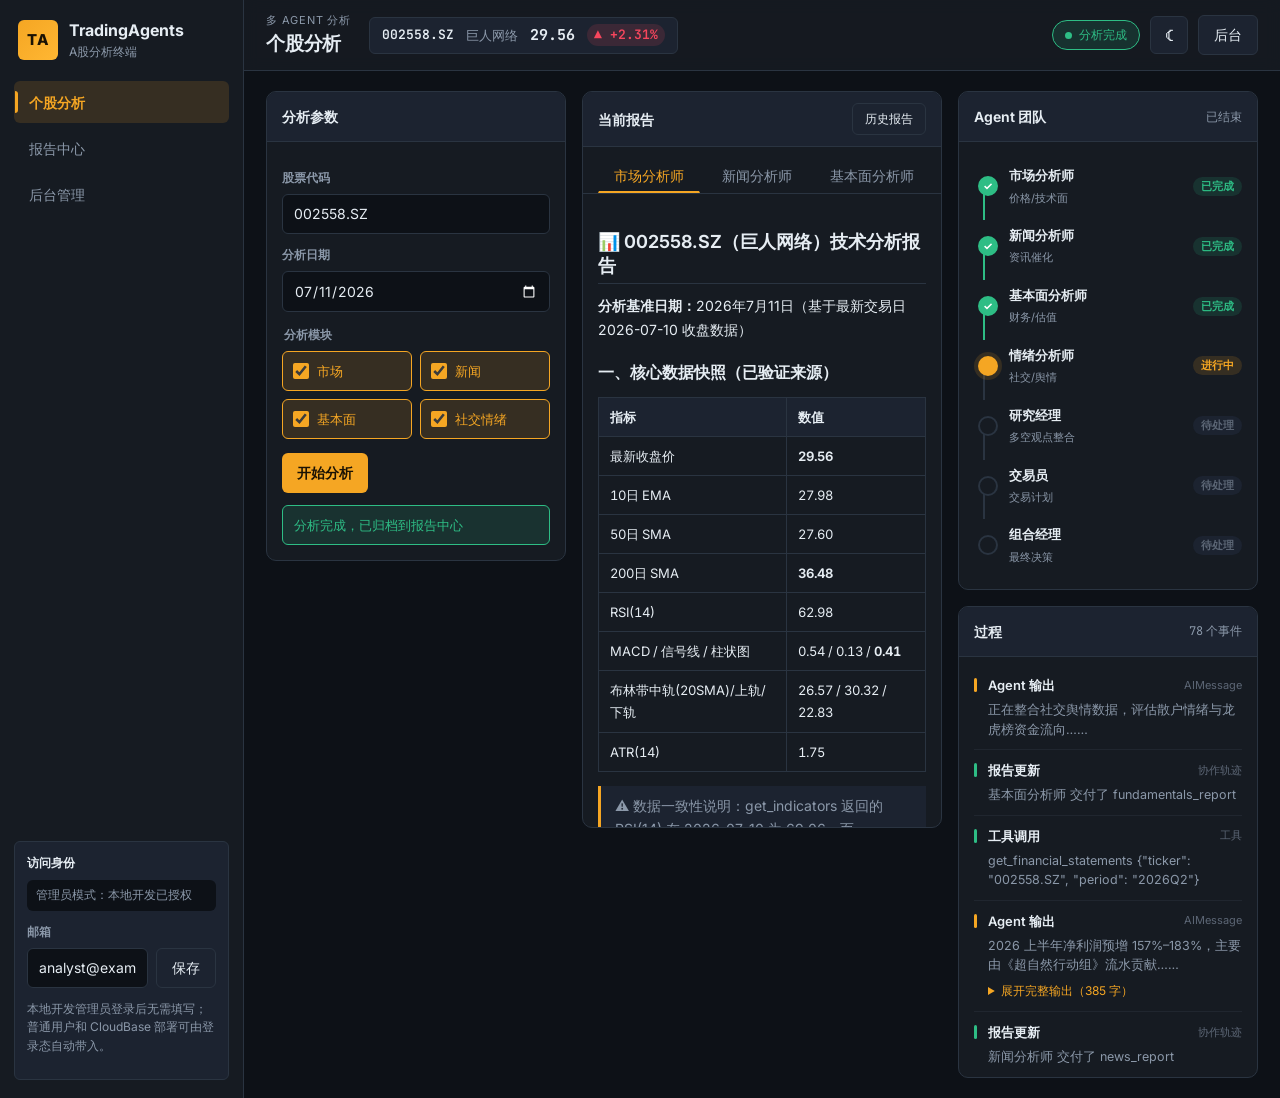
==== docs/frontend-demo.html @ f0f1832b "Add UI Demo" ====
<!doctype html>
<html lang="zh-CN" data-theme="dark">
<head>
  <meta charset="utf-8">
  <meta name="viewport" content="width=device-width, initial-scale=1">
  <title>TradingAgents 工作台 · 静态设计 Demo</title>
  <link rel="preconnect" href="https://fonts.googleapis.com">
  <link rel="preconnect" href="https://fonts.gstatic.com" crossorigin>
  <link rel="stylesheet" href="https://fonts.googleapis.com/css2?family=Inter:wght@400;500;600;700&family=JetBrains+Mono:wght@400;500;600;700&display=swap">
  <!--
  ============================================================================
  TradingAgents 前端静态设计 Demo（自包含，无需后端）
  ----------------------------------------------------------------------------
  用途：把生产版三视图用示例数据静态还原，供设计迭代。改这一个文件即可。
  样式与生产版 workbench.css 同源（此处内联）。示例数据为假数据。

  三个视图的逻辑与布局摘要：

  1) 个股分析 view-analysis —— 三栏终端布局（宽屏 ≥1200px）
     · 左栏 form-panel：股票代码(自动补全) / 日期 / 分析模块勾选 / 开始分析 / 状态
     · 中栏 report-current-panel：当前报告主舞台，report-tabs 按 7 个 agent 切换，
       final_trade_decision 顶部显示 Buy/Sell/Hold 决策徽章
     · 右栏 analysis-side：Agent 流水线(pipe-node 三态:pending/active/done + 连接线)
       + 过程时间线(event-item 三类:active/done/error，长文本 details 折叠)
     交互：点开始分析 → 轮询运行状态 → 流水线/时间线/报告实时更新。

  2) 报告中心 view-reports —— 两栏
     · 左栏 history-panel：搜索框 + 决策筛选 chip(全部/买入/卖出/持有) + 卡片式历史列表
       (纯前端过滤已加载列表；卡片含决策徽章、日期、归档时间；hover 显删除)
     · 右栏 report-detail-panel：report-summary-head(标题+模块+决策徽章) + Tab 报告正文

  3) 后台管理 view-admin —— 两栏（需管理员登录）
     · 顶部 admin-session-bar：登录态 + 退出
     · 左栏 admin-forms：模型配置(供应商预设→Base URL 自动填充；datalist 输入模型；
       获取模型列表按钮) + 白名单表单
     · 右栏 admin-table-panel：模型表(默认徽章/Key 掩码/供应商标签) +
       白名单表(状态色点徽章/每日次数等宽数字)

  设计基调：深色 OLED 金融终端；品牌色=琥珀橙(避开红绿涨跌语义)；
  红涨绿跌(A股惯例)；数字统一 JetBrains Mono 等宽；[data-theme=light] 可切浅色。
  ============================================================================
  -->
  <style>
:root,
[data-theme="dark"] {
  color-scheme: dark;
  --bg: #0d1117;
  --surface: #161b22;
  --surface-2: #1c2330;
  --line: #2a3441;
  --line-soft: #20262f;
  --text: #e6edf3;
  --muted: #8b98a9;
  --faint: #5c6675;

  --accent: #f5a623;
  --accent-strong: #ffb733;
  --accent-soft: rgba(245, 166, 35, .14);
  --on-accent: #1a1204;

  --up: #f6465d;
  --up-soft: rgba(246, 70, 93, .14);
  --down: #2ebd85;
  --down-soft: rgba(46, 189, 133, .14);
  --neutral: #8b98a9;
  --neutral-soft: rgba(139, 152, 169, .14);

  --warning: #f0a020;
  --warning-soft: rgba(240, 160, 32, .14);
  --danger: #f6465d;
  --danger-soft: rgba(246, 70, 93, .14);

  --radius: 6px;
  --radius-lg: 10px;
  --shadow: 0 8px 24px rgba(0, 0, 0, .35);
  --shadow-pop: 0 16px 48px rgba(0, 0, 0, .5);

  --sans: "Inter", -apple-system, BlinkMacSystemFont, "Segoe UI", "PingFang SC", "Microsoft YaHei", sans-serif;
  --mono: "JetBrains Mono", ui-monospace, SFMono-Regular, Menlo, Consolas, monospace;
}

[data-theme="light"] {
  color-scheme: light;
  --bg: #f5f7fa;
  --surface: #ffffff;
  --surface-2: #f0f3f7;
  --line: #dde3eb;
  --line-soft: #edf1f5;
  --text: #1a2029;
  --muted: #5c6b7e;
  --faint: #8b97a7;

  --accent: #b87400;
  --accent-strong: #9a6000;
  --accent-soft: rgba(184, 116, 0, .10);
  --on-accent: #ffffff;

  --up: #e0384e;
  --up-soft: rgba(224, 56, 78, .10);
  --down: #1a9e6c;
  --down-soft: rgba(26, 158, 108, .10);
  --neutral: #5c6b7e;
  --neutral-soft: rgba(92, 107, 126, .12);

  --warning: #9a5b00;
  --warning-soft: rgba(154, 91, 0, .12);
  --danger: #c62a1c;
  --danger-soft: rgba(198, 42, 28, .10);

  --shadow: 0 8px 24px rgba(26, 32, 41, .08);
  --shadow-pop: 0 16px 48px rgba(26, 32, 41, .16);
}

* { box-sizing: border-box; }
html { -webkit-text-size-adjust: 100%; }

body {
  margin: 0;
  min-height: 100dvh;
  background: var(--bg);
  color: var(--text);
  font: 14px/1.55 var(--sans);
  -webkit-font-smoothing: antialiased;
  text-rendering: optimizeLegibility;
}

.mono, .num, .price, .change, .event-count, .data-table td.num, .metric-value {
  font-family: var(--mono);
  font-variant-numeric: tabular-nums;
}

button, input, select, textarea { font: inherit; color: inherit; }

button {
  min-height: 40px;
  border: 0;
  border-radius: var(--radius);
  padding: 0 15px;
  background: var(--accent);
  color: var(--on-accent);
  font-weight: 650;
  cursor: pointer;
  transition: background .18s ease, border-color .18s ease, opacity .18s ease, transform .12s ease;
}
button:hover { background: var(--accent-strong); }
button:active { transform: translateY(1px); }
button:disabled { opacity: .5; cursor: not-allowed; transform: none; }

:focus-visible { outline: 2px solid var(--accent); outline-offset: 2px; }

.secondary-button, .icon-button {
  border: 1px solid var(--line);
  background: var(--surface-2);
  color: var(--text);
  font-weight: 550;
}
.secondary-button:hover, .icon-button:hover {
  background: var(--surface);
  border-color: var(--accent);
  color: var(--accent);
}

.compact-button { width: auto; min-height: 32px; padding: 0 12px; font-size: 12px; }

.icon-button {
  display: inline-grid;
  place-items: center;
  width: 38px;
  min-height: 38px;
  padding: 0;
  font-size: 18px;
  line-height: 1;
}

.app-shell { display: grid; grid-template-columns: 244px minmax(0, 1fr); min-height: 100dvh; }

.sidebar {
  display: flex;
  flex-direction: column;
  gap: 20px;
  padding: 18px 14px;
  border-right: 1px solid var(--line);
  background: var(--surface);
}

.brand { display: flex; align-items: center; gap: 11px; padding: 0 4px; }
.brand-mark {
  display: grid;
  place-items: center;
  width: 40px;
  height: 40px;
  border-radius: var(--radius);
  background: linear-gradient(135deg, var(--accent), var(--accent-strong));
  color: var(--on-accent);
  font-weight: 800;
  font-size: 15px;
  letter-spacing: .5px;
}
.brand h1, .brand p, .topbar h2, .topbar p, .panel-header h3, .panel-header p { margin: 0; }
.brand h1 { font-size: 16px; font-weight: 700; }
.brand p, .eyebrow, .panel-header p, .helper-text, .muted { color: var(--muted); font-size: 12px; }

.nav-list { display: grid; gap: 4px; }
.nav-item {
  position: relative;
  justify-content: flex-start;
  width: 100%;
  min-height: 42px;
  border: 1px solid transparent;
  background: transparent;
  color: var(--muted);
  font-weight: 550;
  text-align: left;
  padding-left: 14px;
  cursor: pointer;
}
.nav-item:hover { background: var(--surface-2); color: var(--text); }
.nav-item.active { background: var(--accent-soft); color: var(--accent); font-weight: 650; }
.nav-item.active::before {
  content: "";
  position: absolute;
  left: 0; top: 9px; bottom: 9px;
  width: 3px;
  border-radius: 0 3px 3px 0;
  background: var(--accent);
}

.identity-card {
  margin-top: auto;
  padding: 12px;
  border: 1px solid var(--line);
  border-radius: var(--radius);
  background: var(--surface-2);
}
.identity-card h2 { margin: 0 0 8px; font-size: 12px; font-weight: 650; }
.identity-summary {
  min-height: 30px;
  padding: 6px 9px;
  border-radius: var(--radius);
  background: var(--bg);
  color: var(--muted);
  font-size: 12px;
  overflow-wrap: anywhere;
}

label, legend {
  display: block;
  margin: 12px 0 6px;
  color: var(--muted);
  font-size: 12px;
  font-weight: 600;
}
fieldset { margin: 14px 0; padding: 0; border: 0; }

input:not([type="checkbox"]), select, textarea {
  width: 100%;
  min-height: 40px;
  border: 1px solid var(--line);
  border-radius: var(--radius);
  padding: 8px 11px;
  background: var(--bg);
  color: var(--text);
  transition: border-color .16s ease, box-shadow .16s ease;
}
input:not([type="checkbox"]):focus, select:focus, textarea:focus {
  border-color: var(--accent);
  box-shadow: 0 0 0 3px var(--accent-soft);
  outline: none;
}
input::placeholder { color: var(--faint); }
textarea { min-height: 68px; resize: vertical; }

.inline-form { display: grid; grid-template-columns: minmax(0, 1fr) auto; gap: 8px; }

.main-shell { min-width: 0; display: flex; flex-direction: column; }

.topbar {
  min-height: 62px;
  display: flex;
  align-items: center;
  gap: 18px;
  padding: 12px 22px;
  border-bottom: 1px solid var(--line);
  background: color-mix(in srgb, var(--surface) 92%, transparent);
  backdrop-filter: blur(8px);
  position: sticky;
  top: 0;
  z-index: 8;
}
.topbar-titles { min-width: 0; }
.topbar h2 { font-size: 19px; font-weight: 700; letter-spacing: -.2px; }
.topbar .eyebrow { text-transform: uppercase; letter-spacing: .8px; font-size: 11px; }
.topbar-spacer { flex: 1; }
.topbar-actions { display: flex; align-items: center; gap: 10px; }

.ticker-bar {
  display: none;
  align-items: center;
  gap: 12px;
  padding: 6px 12px;
  border: 1px solid var(--line);
  border-radius: var(--radius);
  background: var(--surface-2);
}
.ticker-bar.show { display: inline-flex; }
.ticker-bar .tk-code { font-family: var(--mono); font-weight: 600; font-size: 13px; }
.ticker-bar .tk-name { color: var(--muted); font-size: 13px; }
.ticker-bar .tk-price { font-family: var(--mono); font-variant-numeric: tabular-nums; font-weight: 700; font-size: 15px; }
.ticker-bar .tk-change {
  font-family: var(--mono);
  font-variant-numeric: tabular-nums;
  font-weight: 600;
  font-size: 13px;
  padding: 1px 7px;
  border-radius: 999px;
}
.tk-change.up { color: var(--up); background: var(--up-soft); }
.tk-change.down { color: var(--down); background: var(--down-soft); }
.tk-change.flat { color: var(--neutral); background: var(--neutral-soft); }

.state-pill {
  display: inline-flex;
  align-items: center;
  gap: 7px;
  min-height: 30px;
  border: 1px solid var(--line);
  border-radius: 999px;
  padding: 0 12px;
  background: var(--surface-2);
  color: var(--muted);
  font-size: 12px;
  font-weight: 550;
  white-space: nowrap;
}
.state-pill::before { content: ""; width: 7px; height: 7px; border-radius: 50%; background: var(--faint); }
.state-pill.running { border-color: var(--accent); background: var(--accent-soft); color: var(--accent); }
.state-pill.running::before { background: var(--accent); animation: pulse 1.4s ease-in-out infinite; }
.state-pill.done { border-color: var(--down); background: var(--down-soft); color: var(--down); }
.state-pill.done::before { background: var(--down); }
.state-pill.failed { border-color: var(--danger); background: var(--danger-soft); color: var(--danger); }
.state-pill.failed::before { background: var(--danger); }

@keyframes pulse { 0%, 100% { opacity: 1; transform: scale(1); } 50% { opacity: .4; transform: scale(.7); } }

.workspace { padding: 20px 22px; flex: 1; }
.view { display: none; }
.view.active { display: block; animation: fade-in .22s ease; }
@keyframes fade-in { from { opacity: 0; transform: translateY(4px); } to { opacity: 1; transform: none; } }

.workspace-grid { display: grid; gap: 16px; }
.analysis-grid { grid-template-columns: 300px minmax(0, 1fr) 300px; align-items: start; }
.admin-grid { grid-template-columns: minmax(280px, 360px) minmax(0, 1fr); align-items: start; }
.form-panel { position: sticky; top: 82px; }
.analysis-side { display: grid; gap: 16px; }
.run-panel, .timeline-panel, .report-current-panel, .report-detail-panel, .admin-table-panel { min-width: 0; }

.panel {
  border: 1px solid var(--line);
  border-radius: var(--radius-lg);
  background: var(--surface);
  overflow: hidden;
}
.panel-header {
  min-height: 50px;
  display: flex;
  align-items: center;
  justify-content: space-between;
  gap: 12px;
  padding: 11px 15px;
  border-bottom: 1px solid var(--line);
  background: var(--surface-2);
}
.panel-header h3 { font-size: 14px; font-weight: 650; }
.panel-body { padding: 15px; }

.module-fieldset { display: grid; grid-template-columns: repeat(2, minmax(0, 1fr)); gap: 8px; }
.module-fieldset legend { grid-column: 1 / -1; }
.check-option {
  display: flex;
  align-items: center;
  gap: 8px;
  min-height: 40px;
  padding: 8px 10px;
  border: 1px solid var(--line);
  border-radius: var(--radius);
  background: var(--bg);
  color: var(--text);
  font-size: 13px;
  font-weight: 550;
  cursor: pointer;
  transition: border-color .16s ease, background .16s ease;
  margin: 0;
}
.check-option:hover { border-color: var(--accent); }
.check-option:has(input:checked) { border-color: var(--accent); background: var(--accent-soft); color: var(--accent); }
.check-option input { width: 16px; height: 16px; margin: 0; accent-color: var(--accent); }

.status-box, .form-status, .notice {
  min-height: 34px;
  margin-top: 12px;
  padding: 9px 11px;
  border-radius: var(--radius);
  background: var(--surface-2);
  border: 1px solid var(--line);
  color: var(--muted);
  font-size: 13px;
}
.status-box.ok, .notice.success { background: var(--down-soft); border-color: var(--down); color: var(--down); }
.status-box.err, .form-status { background: var(--danger-soft); border-color: var(--danger); color: var(--danger); }
.form-status { min-height: 0; margin-top: 6px; }
.notice.warning { background: var(--warning-soft); border-color: var(--warning); color: var(--warning); }

.pipeline { display: grid; gap: 0; padding: 14px 15px; }
.pipe-node { position: relative; display: flex; align-items: center; gap: 11px; padding: 9px 0 9px 4px; }
.pipe-node:not(:last-child)::after {
  content: "";
  position: absolute;
  left: 9px; top: 30px; bottom: -4px;
  width: 2px;
  background: var(--line);
}
.pipe-node.done:not(:last-child)::after { background: var(--down); }
.pipe-dot {
  position: relative;
  z-index: 1;
  flex: none;
  width: 20px;
  height: 20px;
  border-radius: 50%;
  border: 2px solid var(--line);
  background: var(--surface);
}
.pipe-node.active .pipe-dot {
  border-color: var(--accent);
  background: var(--accent);
  box-shadow: 0 0 0 4px var(--accent-soft);
  animation: pulse-ring 1.4s ease-in-out infinite;
}
.pipe-node.done .pipe-dot { border-color: var(--down); background: var(--down); }
.pipe-node.done .pipe-dot::after {
  content: "✓";
  position: absolute;
  inset: 0;
  display: grid;
  place-items: center;
  color: #fff;
  font-size: 11px;
  font-weight: 700;
}
@keyframes pulse-ring { 0%, 100% { box-shadow: 0 0 0 3px var(--accent-soft); } 50% { box-shadow: 0 0 0 7px var(--accent-soft); } }
.pipe-info { min-width: 0; flex: 1; }
.pipe-info strong { display: block; font-size: 13px; font-weight: 600; }
.pipe-info span { font-size: 11px; color: var(--muted); }
.pipe-status { font-size: 11px; font-weight: 600; padding: 1px 8px; border-radius: 999px; white-space: nowrap; }
.pipe-node.pending .pipe-status { color: var(--faint); background: var(--surface-2); }
.pipe-node.active .pipe-status { color: var(--accent); background: var(--accent-soft); }
.pipe-node.done .pipe-status { color: var(--down); background: var(--down-soft); }

.decision-badge {
  display: inline-flex;
  align-items: center;
  gap: 6px;
  padding: 4px 12px;
  border-radius: 999px;
  font-weight: 700;
  font-size: 13px;
  letter-spacing: .3px;
}
.decision-badge.buy { color: var(--up); background: var(--up-soft); }
.decision-badge.sell { color: var(--down); background: var(--down-soft); }
.decision-badge.hold { color: var(--neutral); background: var(--neutral-soft); }
.decision-badge::before { font-size: 11px; }
.decision-badge.buy::before { content: "▲"; }
.decision-badge.sell::before { content: "▼"; }
.decision-badge.hold::before { content: "＝"; }

.timeline { max-height: 420px; overflow: auto; padding: 8px 15px 14px; }
.event-item { position: relative; padding: 10px 0 10px 14px; border-bottom: 1px solid var(--line-soft); }
.event-item:last-child { border-bottom: 0; }
.event-item::before {
  content: "";
  position: absolute;
  left: 0; top: 13px;
  width: 3px; height: 14px;
  border-radius: 3px;
  background: var(--faint);
}
.event-item.active::before { background: var(--accent); }
.event-item.done::before { background: var(--down); }
.event-item.error::before { background: var(--danger); }
.event-title { display: flex; align-items: center; justify-content: space-between; gap: 10px; }
.event-title strong { font-size: 13px; font-weight: 600; }
.event-title span { color: var(--faint); font-size: 11px; }
.event-item p { margin: 5px 0 0; color: var(--muted); font-size: 12.5px; overflow-wrap: anywhere; }
.event-item details { margin-top: 8px; }
.event-item summary { cursor: pointer; color: var(--accent); font-size: 12px; }
.event-item pre, .markdown pre {
  white-space: pre-wrap;
  overflow-wrap: anywhere;
  border-radius: var(--radius);
  padding: 11px;
  margin: 8px 0 0;
  background: var(--bg);
  border: 1px solid var(--line);
  font: 12px/1.6 var(--mono);
}
.empty-state { padding: 26px 18px; color: var(--faint); text-align: center; font-size: 13px; }

.table-wrap { width: 100%; overflow: auto; padding: 0 0 12px; }
.data-table { width: 100%; border-collapse: collapse; font-size: 13px; }
.data-table th, .data-table td {
  padding: 10px 12px;
  border-bottom: 1px solid var(--line-soft);
  text-align: left;
  vertical-align: middle;
}
.data-table th {
  position: sticky;
  top: 0;
  background: var(--surface-2);
  color: var(--muted);
  font-size: 11px;
  font-weight: 600;
  text-transform: uppercase;
  letter-spacing: .4px;
  white-space: nowrap;
}
.data-table tbody tr:hover { background: var(--surface-2); }
.data-table td.num { font-family: var(--mono); font-variant-numeric: tabular-nums; text-align: right; }

.tag {
  display: inline-flex;
  align-items: center;
  padding: 2px 8px;
  border-radius: 999px;
  font-size: 11px;
  font-weight: 550;
  background: var(--surface-2);
  border: 1px solid var(--line);
  color: var(--muted);
}
.tag.accent { color: var(--accent); background: var(--accent-soft); border-color: transparent; }

.dot-badge { display: inline-flex; align-items: center; gap: 6px; font-size: 12px; }
.dot-badge::before { content: ""; width: 7px; height: 7px; border-radius: 50%; background: var(--faint); }
.dot-badge.active { color: var(--down); }
.dot-badge.active::before { background: var(--down); }
.dot-badge.pending { color: var(--warning); }
.dot-badge.pending::before { background: var(--warning); }
.dot-badge.blocked { color: var(--danger); }
.dot-badge.blocked::before { background: var(--danger); }

.combo { position: relative; }
.combo-menu {
  position: absolute;
  z-index: 14;
  left: 0; right: 0;
  top: calc(100% + 4px);
  max-height: 260px;
  overflow: auto;
  border: 1px solid var(--line);
  border-radius: var(--radius);
  background: var(--surface);
  box-shadow: var(--shadow-pop);
}
.combo-menu[hidden] { display: none; }
.combo-item {
  display: flex;
  align-items: baseline;
  justify-content: space-between;
  gap: 10px;
  width: 100%;
  min-height: 42px;
  border: 0;
  border-radius: 0;
  border-bottom: 1px solid var(--line-soft);
  background: transparent;
  color: var(--text);
  text-align: left;
}
.combo-item:last-child { border-bottom: 0; }
.combo-item:hover, .combo-item:focus-visible { background: var(--accent-soft); }
.combo-item strong { font-size: 13px; font-weight: 600; }
.combo-item span { color: var(--muted); font-size: 12px; font-family: var(--mono); font-variant-numeric: tabular-nums; }

.report-viewer { padding: 0 0 12px; }
.report-current-panel .report-viewer, .report-detail-panel .report-viewer { max-height: calc(100dvh - 220px); overflow: auto; }
.report-tabs {
  display: flex;
  gap: 6px;
  overflow-x: auto;
  padding: 12px 15px 0;
  border-bottom: 1px solid var(--line);
  scrollbar-width: thin;
}
.report-tab {
  width: auto;
  min-height: 34px;
  border: 1px solid transparent;
  border-bottom: 2px solid transparent;
  border-radius: var(--radius) var(--radius) 0 0;
  background: transparent;
  color: var(--muted);
  font-weight: 550;
  white-space: nowrap;
  cursor: pointer;
}
.report-tab:hover { color: var(--text); background: var(--surface-2); }
.report-tab.active { color: var(--accent); background: transparent; border-bottom-color: var(--accent); }
.report-article { max-width: 940px; padding: 16px 15px; margin: 0 auto; }
.report-summary-head {
  display: flex;
  flex-wrap: wrap;
  align-items: center;
  gap: 12px;
  padding: 13px 15px;
  border-bottom: 1px solid var(--line);
  background: var(--surface-2);
}
.report-summary-head .rh-title { font-weight: 700; font-size: 15px; }
.report-summary-head .rh-meta { color: var(--muted); font-size: 12px; }

.markdown { line-height: 1.7; color: var(--text); overflow-wrap: anywhere; }
.markdown h1, .markdown h2, .markdown h3, .markdown h4 { margin: 20px 0 10px; line-height: 1.3; font-weight: 650; }
.markdown h1 { font-size: 21px; }
.markdown h2 { font-size: 18px; padding-bottom: 6px; border-bottom: 1px solid var(--line); }
.markdown h3 { font-size: 16px; }
.markdown h4 { font-size: 14px; color: var(--muted); }
.markdown p { margin: 9px 0; }
.markdown ul, .markdown ol { margin: 9px 0 9px 20px; padding: 0; }
.markdown li { margin: 3px 0; }
.markdown strong { color: var(--text); font-weight: 650; }
.markdown a { color: var(--accent); }
.markdown table { width: 100%; border-collapse: collapse; margin: 14px 0; font-size: 13px; }
.markdown th, .markdown td { border: 1px solid var(--line); padding: 8px 11px; text-align: left; vertical-align: top; }
.markdown th { background: var(--surface-2); font-weight: 600; }
.markdown td { font-variant-numeric: tabular-nums; }
.markdown code {
  border-radius: 4px;
  padding: 1px 5px;
  background: var(--surface-2);
  border: 1px solid var(--line-soft);
  font: 12px/1.5 var(--mono);
}
.markdown pre code { padding: 0; background: transparent; border: 0; }
.markdown blockquote {
  margin: 12px 0;
  padding: 8px 14px;
  border-left: 3px solid var(--accent);
  background: var(--surface-2);
  color: var(--muted);
}

.reports-grid { grid-template-columns: minmax(260px, 340px) minmax(0, 1fr); align-items: start; }
.history-panel { position: sticky; top: 82px; }
.history-filter { display: grid; gap: 8px; padding: 12px 15px; border-bottom: 1px solid var(--line); }
.history-filter .filter-chips { display: flex; gap: 6px; flex-wrap: wrap; }
.filter-chip {
  width: auto;
  min-height: 30px;
  padding: 0 12px;
  font-size: 12px;
  border: 1px solid var(--line);
  background: var(--surface-2);
  color: var(--muted);
  cursor: pointer;
}
.filter-chip.active { border-color: var(--accent); background: var(--accent-soft); color: var(--accent); }
.history-list { display: grid; gap: 8px; padding: 12px; max-height: calc(100dvh - 260px); overflow: auto; }
.history-item {
  position: relative;
  display: flex;
  align-items: stretch;
  gap: 0;
  border: 1px solid var(--line);
  border-radius: var(--radius);
  background: var(--surface-2);
  overflow: hidden;
  transition: border-color .16s ease, background .16s ease;
}
.history-item:hover { border-color: var(--accent); }
.history-item.active { border-color: var(--accent); background: var(--accent-soft); }
.history-item.active::before { content: ""; position: absolute; left: 0; top: 0; bottom: 0; width: 3px; background: var(--accent); }
.history-open {
  flex: 1;
  display: grid;
  gap: 5px;
  border: 0;
  border-radius: 0;
  background: transparent;
  color: var(--text);
  text-align: left;
  padding: 11px 13px;
  min-height: 68px;
  cursor: pointer;
}
.history-open:hover { background: transparent; }
.history-open .ho-top { display: flex; align-items: center; justify-content: space-between; gap: 8px; }
.history-open strong { font-size: 13px; font-weight: 650; }
.history-open .ho-date { color: var(--muted); font-size: 11px; font-family: var(--mono); }
.history-open .ho-tags { display: flex; gap: 4px; flex-wrap: wrap; }
.history-open small { color: var(--faint); font-size: 11px; font-family: var(--mono); }
.history-delete {
  width: auto;
  min-height: 100%;
  padding: 0 12px;
  font-size: 12px;
  color: var(--danger);
  background: transparent;
  border: 0;
  border-left: 1px solid var(--line);
  opacity: 0;
  transition: opacity .16s ease;
  cursor: pointer;
}
.history-item:hover .history-delete, .history-item.active .history-delete { opacity: 1; }
.history-delete:hover { background: var(--danger-soft); color: var(--danger); border-color: var(--danger); }

.admin-session-bar {
  grid-column: 1 / -1;
  display: flex;
  align-items: center;
  justify-content: space-between;
  gap: 16px;
  padding: 13px 16px;
  border: 1px solid var(--line);
  border-radius: var(--radius-lg);
  background: var(--surface);
}
.admin-session-bar .sess-info { display: flex; align-items: center; gap: 12px; }
.admin-session-bar .helper-text { margin: 0; }
.admin-forms { display: grid; gap: 16px; }
.admin-form { display: grid; gap: 0; }
.admin-table-panel { min-width: 0; }
.admin-table-panel h4 { margin: 16px 15px 8px; font-size: 13px; color: var(--muted); }

.modal-backdrop {
  position: fixed;
  inset: 0;
  display: grid;
  place-items: center;
  padding: 18px;
  background: rgba(0, 0, 0, .55);
  backdrop-filter: blur(3px);
  z-index: 40;
}
.modal-backdrop[hidden] { display: none; }
.modal-panel {
  width: min(440px, 100%);
  border: 1px solid var(--line);
  border-radius: var(--radius-lg);
  background: var(--surface);
  box-shadow: var(--shadow-pop);
  animation: modal-in .22s ease;
}
@keyframes modal-in { from { opacity: 0; transform: translateY(12px) scale(.98); } to { opacity: 1; transform: none; } }
.modal-header { display: flex; align-items: center; justify-content: space-between; gap: 12px; padding: 14px 16px; border-bottom: 1px solid var(--line); }
.modal-header h2 { margin: 0; font-size: 16px; font-weight: 650; }
.modal-body { display: grid; gap: 10px; padding: 16px; }

.theme-toggle { position: relative; }
.theme-toggle .ico-sun { display: none; }
[data-theme="light"] .theme-toggle .ico-sun { display: inline; }
[data-theme="light"] .theme-toggle .ico-moon { display: none; }

@media (max-width: 1200px) {
  .analysis-grid { grid-template-columns: 280px minmax(0, 1fr); }
  .analysis-side { grid-column: 1 / -1; grid-template-columns: 1fr 1fr; }
}
@media (max-width: 1024px) {
  .admin-grid, .reports-grid { grid-template-columns: 1fr; }
  .form-panel, .history-panel { position: static; }
}
@media (max-width: 900px) {
  .analysis-grid { grid-template-columns: 1fr; }
  .analysis-side { grid-template-columns: 1fr; }
  .form-panel { position: static; }
}
@media (max-width: 860px) {
  .app-shell { grid-template-columns: 1fr; }
  .sidebar { flex-direction: row; flex-wrap: wrap; align-items: center; gap: 12px; border-right: 0; border-bottom: 1px solid var(--line); }
  .brand { flex: 1; }
  .nav-list { grid-auto-flow: column; }
  .identity-card { display: none; }
  .topbar { flex-wrap: wrap; }
  .ticker-bar.show { order: 3; width: 100%; }
}
@media (max-width: 560px) {
  .workspace { padding: 14px; }
  .module-fieldset, .inline-form { grid-template-columns: 1fr; }
  .nav-list { grid-auto-flow: row; grid-template-columns: repeat(3, 1fr); }
  .topbar-actions .secondary-button span { display: none; }
}
@media (prefers-reduced-motion: reduce) {
  *, *::before, *::after { animation-duration: .001ms !important; animation-iteration-count: 1 !important; transition-duration: .001ms !important; }
}
* { scrollbar-width: thin; scrollbar-color: var(--line) transparent; }
*::-webkit-scrollbar { width: 9px; height: 9px; }
*::-webkit-scrollbar-thumb { background: var(--line); border-radius: 999px; }
*::-webkit-scrollbar-thumb:hover { background: var(--faint); }
  </style>
</head>
<body>
  <div class="app-shell">
    <aside class="sidebar" aria-label="主导航">
      <div class="brand">
        <div class="brand-mark" aria-hidden="true">TA</div>
        <div>
          <h1>TradingAgents</h1>
          <p>A股分析终端</p>
        </div>
      </div>

      <nav class="nav-list" id="primary-nav">
        <button class="nav-item active" type="button" data-view="analysis">个股分析</button>
        <button class="nav-item" type="button" data-view="reports">报告中心</button>
        <button class="nav-item" type="button" data-view="admin">后台管理</button>
      </nav>

      <section class="identity-card">
        <h2>访问身份</h2>
        <div class="identity-summary">管理员模式：本地开发已授权</div>
        <label for="identity-email">邮箱</label>
        <div class="inline-form">
          <input id="identity-email" type="email" value="analyst@example.com">
          <button class="secondary-button" type="button">保存</button>
        </div>
        <p class="helper-text">本地开发管理员登录后无需填写；普通用户和 CloudBase 部署可由登录态自动带入。</p>
      </section>
    </aside>

    <div class="main-shell">
      <header class="topbar">
        <div class="topbar-titles">
          <p class="eyebrow" id="view-eyebrow">多 Agent 分析</p>
          <h2 id="view-title">个股分析</h2>
        </div>
        <div class="ticker-bar show" id="ticker-bar">
          <span class="tk-code">002558.SZ</span>
          <span class="tk-name">巨人网络</span>
          <span class="tk-price">29.56</span>
          <span class="tk-change up">▲ +2.31%</span>
        </div>
        <div class="topbar-spacer"></div>
        <div class="topbar-actions">
          <span class="state-pill done" id="global-run-state">分析完成</span>
          <button class="icon-button theme-toggle" type="button" id="theme-toggle" aria-label="切换深浅色主题" title="切换主题">
            <span class="ico-moon" aria-hidden="true">☾</span>
            <span class="ico-sun" aria-hidden="true">☀</span>
          </button>
          <button class="secondary-button" type="button"><span>后台</span></button>
        </div>
      </header>

      <main class="workspace">

        <!-- ============================ 个股分析 ============================ -->
        <section class="view active" id="view-analysis">
          <div class="workspace-grid analysis-grid">
            <section class="panel form-panel">
              <div class="panel-header"><h3>分析参数</h3></div>
              <div class="panel-body">
                <label for="ticker">股票代码</label>
                <div class="combo">
                  <input id="ticker" value="002558.SZ" autocomplete="off" placeholder="输入代码或名称，如 600519 / 茅台">
                </div>
                <label for="trade-date">分析日期</label>
                <input id="trade-date" type="date" value="2026-07-11">
                <fieldset class="module-fieldset">
                  <legend>分析模块</legend>
                  <label class="check-option"><input type="checkbox" checked>市场</label>
                  <label class="check-option"><input type="checkbox" checked>新闻</label>
                  <label class="check-option"><input type="checkbox" checked>基本面</label>
                  <label class="check-option"><input type="checkbox" checked>社交情绪</label>
                </fieldset>
                <button type="button">开始分析</button>
                <div class="status-box ok">分析完成，已归档到报告中心</div>
              </div>
            </section>

            <section class="panel report-current-panel">
              <div class="panel-header">
                <h3>当前报告</h3>
                <button class="secondary-button compact-button" type="button" data-goto="reports">历史报告</button>
              </div>
              <div class="report-viewer">
                <div class="report-tabs" role="tablist" data-report="live">
                  <button class="report-tab active" data-section="market">市场分析师</button>
                  <button class="report-tab" data-section="news">新闻分析师</button>
                  <button class="report-tab" data-section="fundamentals">基本面分析师</button>
                  <button class="report-tab" data-section="sentiment">情绪分析师</button>
                  <button class="report-tab" data-section="research">研究经理</button>
                  <button class="report-tab" data-section="trader">交易员</button>
                  <button class="report-tab" data-section="decision">组合经理</button>
                </div>

                <article class="report-article markdown" data-panel="market">
                  <h2>📊 002558.SZ（巨人网络）技术分析报告</h2>
                  <p><strong>分析基准日期：</strong>2026年7月11日（基于最新交易日 2026-07-10 收盘数据）</p>
                  <h3>一、核心数据快照（已验证来源）</h3>
                  <table>
                    <thead><tr><th>指标</th><th>数值</th></tr></thead>
                    <tbody>
                      <tr><td>最新收盘价</td><td><strong>29.56</strong></td></tr>
                      <tr><td>10日 EMA</td><td>27.98</td></tr>
                      <tr><td>50日 SMA</td><td>27.60</td></tr>
                      <tr><td>200日 SMA</td><td><strong>36.48</strong></td></tr>
                      <tr><td>RSI(14)</td><td>62.98</td></tr>
                      <tr><td>MACD / 信号线 / 柱状图</td><td>0.54 / 0.13 / <strong>0.41</strong></td></tr>
                      <tr><td>布林带中轨(20SMA)/上轨/下轨</td><td>26.57 / 30.32 / 22.83</td></tr>
                      <tr><td>ATR(14)</td><td>1.75</td></tr>
                    </tbody>
                  </table>
                  <blockquote>⚠️ 数据一致性说明：get_indicators 返回的 RSI(14) 在 2026-07-10 为 69.06，而 get_verified_market_snapshot 报告为 62.98。本报告以验证快照为基准来源（62.98）。</blockquote>
                  <h3>二、趋势研判</h3>
                  <p>短期均线上穿、MACD 金叉后柱状图走强，动能偏多；但 200 日均线（36.48）远在上方，构成中期压制，天量滞涨提示获利盘派发风险。</p>
                </article>

                <article class="report-article markdown" data-panel="decision" hidden>
                  <div class="report-summary-head">
                    <span class="decision-badge buy">买入</span>
                    <span class="rh-meta">组合经理 · 最终交易决策</span>
                  </div>
                  <h2>最终交易决策</h2>
                  <p><strong>Action：</strong>分批买入 / 逢低配置</p>
                  <p>综合市场（动能偏多）、新闻（新游上线催化）、基本面（净利预增 157%–183%）与情绪面，短期风险收益比转为正向。建议在 27–28 元区间分批建仓，止损 24 元，目标 33–36 元。</p>
                  <ul>
                    <li><strong>入场区间：</strong>27.0 – 28.5 元</li>
                    <li><strong>止损：</strong>24.0 元（跌破 50 日均线）</li>
                    <li><strong>目标：</strong>33 – 36 元（200 日均线压制位）</li>
                  </ul>
                </article>

                <article class="report-article markdown" data-panel="placeholder" hidden>
                  <div class="empty-state">切换 Tab 查看对应分析师报告（此 demo 仅填充「市场分析师」与「组合经理」两页示例内容）</div>
                </article>
              </div>
            </section>

            <div class="analysis-side">
              <section class="panel run-panel">
                <div class="panel-header">
                  <h3>Agent 团队</h3>
                  <p id="current-agent">已结束</p>
                </div>
                <div class="pipeline">
                  <div class="pipe-node done"><span class="pipe-dot"></span><div class="pipe-info"><strong>市场分析师</strong><span>价格/技术面</span></div><span class="pipe-status">已完成</span></div>
                  <div class="pipe-node done"><span class="pipe-dot"></span><div class="pipe-info"><strong>新闻分析师</strong><span>资讯催化</span></div><span class="pipe-status">已完成</span></div>
                  <div class="pipe-node done"><span class="pipe-dot"></span><div class="pipe-info"><strong>基本面分析师</strong><span>财务/估值</span></div><span class="pipe-status">已完成</span></div>
                  <div class="pipe-node active"><span class="pipe-dot"></span><div class="pipe-info"><strong>情绪分析师</strong><span>社交/舆情</span></div><span class="pipe-status">进行中</span></div>
                  <div class="pipe-node pending"><span class="pipe-dot"></span><div class="pipe-info"><strong>研究经理</strong><span>多空观点整合</span></div><span class="pipe-status">待处理</span></div>
                  <div class="pipe-node pending"><span class="pipe-dot"></span><div class="pipe-info"><strong>交易员</strong><span>交易计划</span></div><span class="pipe-status">待处理</span></div>
                  <div class="pipe-node pending"><span class="pipe-dot"></span><div class="pipe-info"><strong>组合经理</strong><span>最终决策</span></div><span class="pipe-status">待处理</span></div>
                </div>
              </section>

              <section class="panel timeline-panel">
                <div class="panel-header">
                  <h3>过程</h3>
                  <p><span class="event-count">78</span> 个事件</p>
                </div>
                <div class="timeline">
                  <article class="event-item active">
                    <div class="event-title"><strong>Agent 输出</strong><span>AIMessage</span></div>
                    <p>正在整合社交舆情数据，评估散户情绪与龙虎榜资金流向……</p>
                  </article>
                  <article class="event-item done">
                    <div class="event-title"><strong>报告更新</strong><span>协作轨迹</span></div>
                    <p>基本面分析师 交付了 fundamentals_report</p>
                  </article>
                  <article class="event-item done">
                    <div class="event-title"><strong>工具调用</strong><span>工具</span></div>
                    <p>get_financial_statements {"ticker": "002558.SZ", "period": "2026Q2"}</p>
                  </article>
                  <article class="event-item active">
                    <div class="event-title"><strong>Agent 输出</strong><span>AIMessage</span></div>
                    <p>2026 上半年净利润预增 157%–183%，主要由《超自然行动组》流水贡献……</p>
                    <details>
                      <summary>展开完整输出（385 字）</summary>
                      <pre>**Action**: 分批买入
**Reasoning**: 短期业绩爆发已部分定价，但情绪面与资金面仍有惯性。产品生命周期需跟踪《超自然行动组》流水峰值……（示例截断）</pre>
                    </details>
                  </article>
                  <article class="event-item done">
                    <div class="event-title"><strong>报告更新</strong><span>协作轨迹</span></div>
                    <p>新闻分析师 交付了 news_report</p>
                  </article>
                  <article class="event-item error">
                    <div class="event-title"><strong>工具重试</strong><span>系统</span></div>
                    <p>get_news 请求超时，已自动重试（1/3）</p>
                  </article>
                  <article class="event-item done">
                    <div class="event-title"><strong>任务启动</strong><span>团队</span></div>
                    <p>002558.SZ 市场、新闻、基本面、社交情绪</p>
                  </article>
                </div>
              </section>
            </div>
          </div>
        </section>

        <!-- ============================ 报告中心 ============================ -->
        <section class="view" id="view-reports">
          <div class="workspace-grid reports-grid">
            <section class="panel history-panel">
              <div class="panel-header">
                <h3>历史报告</h3>
                <button class="secondary-button compact-button" type="button">刷新</button>
              </div>
              <div class="history-filter">
                <input id="history-search" placeholder="搜索代码或名称" autocomplete="off">
                <div class="filter-chips" role="group" aria-label="按决策筛选">
                  <button type="button" class="filter-chip active" data-filter="all">全部</button>
                  <button type="button" class="filter-chip" data-filter="buy">买入</button>
                  <button type="button" class="filter-chip" data-filter="sell">卖出</button>
                  <button type="button" class="filter-chip" data-filter="hold">持有</button>
                </div>
              </div>
              <div class="history-list">
                <div class="history-item active">
                  <button class="history-open">
                    <div class="ho-top"><strong>002558.SZ · 巨人网络</strong><span class="ho-date">2026-07-11</span></div>
                    <div class="ho-tags"><span class="decision-badge buy">买入</span></div>
                    <small>2026-07-11 09:17</small>
                  </button>
                  <button class="history-delete" aria-label="删除报告">删除</button>
                </div>
                <div class="history-item">
                  <button class="history-open">
                    <div class="ho-top"><strong>300750.SZ · 宁德时代</strong><span class="ho-date">2026-07-09</span></div>
                    <div class="ho-tags"><span class="decision-badge sell">卖出</span></div>
                    <small>2026-07-09 15:42</small>
                  </button>
                  <button class="history-delete" aria-label="删除报告">删除</button>
                </div>
                <div class="history-item">
                  <button class="history-open">
                    <div class="ho-top"><strong>600519.SH · 贵州茅台</strong><span class="ho-date">2026-07-08</span></div>
                    <div class="ho-tags"><span class="decision-badge hold">持有</span></div>
                    <small>2026-07-08 11:03</small>
                  </button>
                  <button class="history-delete" aria-label="删除报告">删除</button>
                </div>
              </div>
            </section>

            <section class="panel report-detail-panel">
              <div class="report-summary-head">
                <span class="rh-title">002558.SZ · 巨人网络</span>
                <span class="rh-meta">分析模块：市场、新闻、基本面、社交情绪</span>
                <span class="decision-badge buy">买入</span>
              </div>
              <div class="report-viewer">
                <div class="report-tabs" role="tablist" data-report="history">
                  <button class="report-tab active" data-section="market">市场分析师</button>
                  <button class="report-tab" data-section="news">新闻分析师</button>
                  <button class="report-tab" data-section="fundamentals">基本面分析师</button>
                  <button class="report-tab" data-section="decision">组合经理</button>
                </div>
                <article class="report-article markdown">
                  <h2>📊 002558.SZ（巨人网络）技术分析报告</h2>
                  <p>历史归档报告与「当前报告」使用同一套 Tab + Markdown 渲染组件。此处复用市场分析师页作为示例内容。</p>
                  <h3>核心结论</h3>
                  <ul>
                    <li>短期动能偏多，MACD 金叉后柱状图走强</li>
                    <li>200 日均线（36.48）构成中期压制</li>
                    <li>综合决策：<strong>分批买入</strong>，入场区间 27–28.5 元</li>
                  </ul>
                  <table>
                    <thead><tr><th>指标</th><th>数值</th></tr></thead>
                    <tbody>
                      <tr><td>最新收盘价</td><td>29.56</td></tr>
                      <tr><td>RSI(14)</td><td>62.98</td></tr>
                      <tr><td>ATR(14)</td><td>1.75</td></tr>
                    </tbody>
                  </table>
                </article>
              </div>
            </section>
          </div>
        </section>

        <!-- ============================ 后台管理 ============================ -->
        <section class="view" id="view-admin">
          <div class="workspace-grid admin-grid">
            <div class="admin-session-bar">
              <div class="sess-info">
                <span class="state-pill done">已登录</span>
                <p class="helper-text">退出后会清除本地管理员 token，不影响已保存的模型和白名单配置。</p>
              </div>
              <button class="secondary-button" type="button">退出登录</button>
            </div>

            <div class="admin-forms">
              <section class="panel">
                <div class="panel-header"><h3>模型配置</h3></div>
                <div class="panel-body admin-form">
                  <label for="model-provider">供应商</label>
                  <select id="model-provider">
                    <option>DeepSeek</option>
                    <option>OpenAI</option>
                    <option>Anthropic</option>
                    <option>Google Gemini</option>
                    <option>通义千问（国内）</option>
                    <option>智谱 GLM（国内）</option>
                    <option>Kimi（月之暗面）</option>
                    <option>OpenAI 兼容 / 自建</option>
                  </select>
                  <label for="model-name">显示名称</label>
                  <input id="model-name" value="DeepSeek 默认">
                  <label for="model-base-url">Base URL</label>
                  <input id="model-base-url" value="https://api.deepseek.com" readonly>
                  <p class="helper-text">官方供应商地址已自动填充，不可修改。</p>
                  <label for="model-quick">快速模型</label>
                  <input id="model-quick" value="deepseek-chat" placeholder="获取列表或手动输入模型 ID">
                  <label for="model-deep">深度模型</label>
                  <input id="model-deep" value="deepseek-reasoner" placeholder="可与快速模型相同">
                  <label for="model-api-key">API Key</label>
                  <input id="model-api-key" type="password" value="secret">
                  <button class="secondary-button" type="button">获取模型列表</button>
                  <button type="button">保存模型</button>
                  <div class="status-box ok">模型配置已保存</div>
                </div>
              </section>

              <section class="panel">
                <div class="panel-header"><h3>白名单</h3></div>
                <div class="panel-body admin-form">
                  <label for="wl-email">邮箱</label>
                  <input id="wl-email" value="trader@example.com">
                  <label for="wl-uid">UID</label>
                  <input id="wl-uid" value="u_10231">
                  <label for="wl-status">状态</label>
                  <select id="wl-status"><option>启用</option><option>待确认</option><option>禁用</option></select>
                  <label for="wl-limit">每日次数</label>
                  <input id="wl-limit" type="number" value="5">
                  <label for="wl-note">备注</label>
                  <textarea id="wl-note">核心分析师账号</textarea>
                  <button type="button">保存白名单</button>
                  <div class="status-box">等待保存</div>
                </div>
              </section>
            </div>

            <section class="panel admin-table-panel">
              <div class="panel-header">
                <h3>当前配置</h3>
                <button class="secondary-button compact-button" type="button">刷新</button>
              </div>
              <div class="table-wrap">
                <h4>模型</h4>
                <table class="data-table">
                  <thead><tr><th>名称</th><th>供应商</th><th>快速模型</th><th>深度模型</th><th>Key</th><th>状态</th></tr></thead>
                  <tbody>
                    <tr>
                      <td>DeepSeek 默认</td><td><span class="tag">deepseek</span></td>
                      <td class="mono">deepseek-chat</td><td class="mono">deepseek-reasoner</td>
                      <td class="mono">sk-••••••3f2a</td><td><span class="tag accent">默认</span></td>
                    </tr>
                    <tr>
                      <td>GPT 备用</td><td><span class="tag">openai</span></td>
                      <td class="mono">gpt-4o-mini</td><td class="mono">gpt-4o</td>
                      <td class="mono">sk-••••••9b71</td><td><span class="tag">可用</span></td>
                    </tr>
                  </tbody>
                </table>
                <h4>白名单</h4>
                <table class="data-table">
                  <thead><tr><th>邮箱</th><th>UID</th><th>状态</th><th>每日次数</th><th>备注</th></tr></thead>
                  <tbody>
                    <tr><td>trader@example.com</td><td class="mono">u_10231</td><td><span class="dot-badge active">启用</span></td><td class="num">5</td><td>核心分析师账号</td></tr>
                    <tr><td>guest@example.com</td><td class="mono">u_10884</td><td><span class="dot-badge pending">待确认</span></td><td class="num">2</td><td>试用申请中</td></tr>
                    <tr><td>spam@example.com</td><td class="mono">u_09117</td><td><span class="dot-badge blocked">禁用</span></td><td class="num">0</td><td>滥用已封禁</td></tr>
                  </tbody>
                </table>
              </div>
            </section>
          </div>
        </section>

      </main>
    </div>
  </div>

  <script>
    // 极简交互：视图切换 / 主题切换 / 报告 Tab（仅供 demo 浏览，无业务逻辑）
    const VIEW_META = {
      analysis: { title: '个股分析', eyebrow: '多 Agent 分析' },
      reports: { title: '报告中心', eyebrow: 'Markdown 报告' },
      admin: { title: '后台管理', eyebrow: '模型与白名单' }
    };
    function showView(view) {
      document.querySelectorAll('.view').forEach(v => v.classList.toggle('active', v.id === 'view-' + view));
      document.querySelectorAll('.nav-item').forEach(b => b.classList.toggle('active', b.dataset.view === view));
      const meta = VIEW_META[view] || VIEW_META.analysis;
      document.getElementById('view-title').textContent = meta.title;
      document.getElementById('view-eyebrow').textContent = meta.eyebrow;
    }
    document.querySelectorAll('.nav-item').forEach(b => b.addEventListener('click', () => showView(b.dataset.view)));
    document.querySelectorAll('[data-goto]').forEach(b => b.addEventListener('click', () => showView(b.dataset.goto)));

    document.getElementById('theme-toggle').addEventListener('click', () => {
      const html = document.documentElement;
      html.setAttribute('data-theme', html.getAttribute('data-theme') === 'dark' ? 'light' : 'dark');
    });

    // 当前报告 Tab：只有 market / decision 两页有示例内容，其余显示占位
    document.querySelectorAll('.report-tabs[data-report="live"] .report-tab').forEach(tab => {
      tab.addEventListener('click', () => {
        const tabs = tab.parentElement;
        tabs.querySelectorAll('.report-tab').forEach(t => t.classList.toggle('active', t === tab));
        const section = tab.dataset.section;
        const viewer = tabs.parentElement;
        const panels = { market: 'market', decision: 'decision' };
        const target = panels[section] || 'placeholder';
        viewer.querySelectorAll('.report-article').forEach(a => { a.hidden = a.dataset.panel !== target; });
      });
    });
    // 报告中心筛选 chip（仅视觉高亮，示例列表不做真实过滤）
    document.querySelectorAll('.filter-chip').forEach(chip => {
      chip.addEventListener('click', () => {
        chip.parentElement.querySelectorAll('.filter-chip').forEach(c => c.classList.toggle('active', c === chip));
      });
    });
  </script>
</body>
</html>
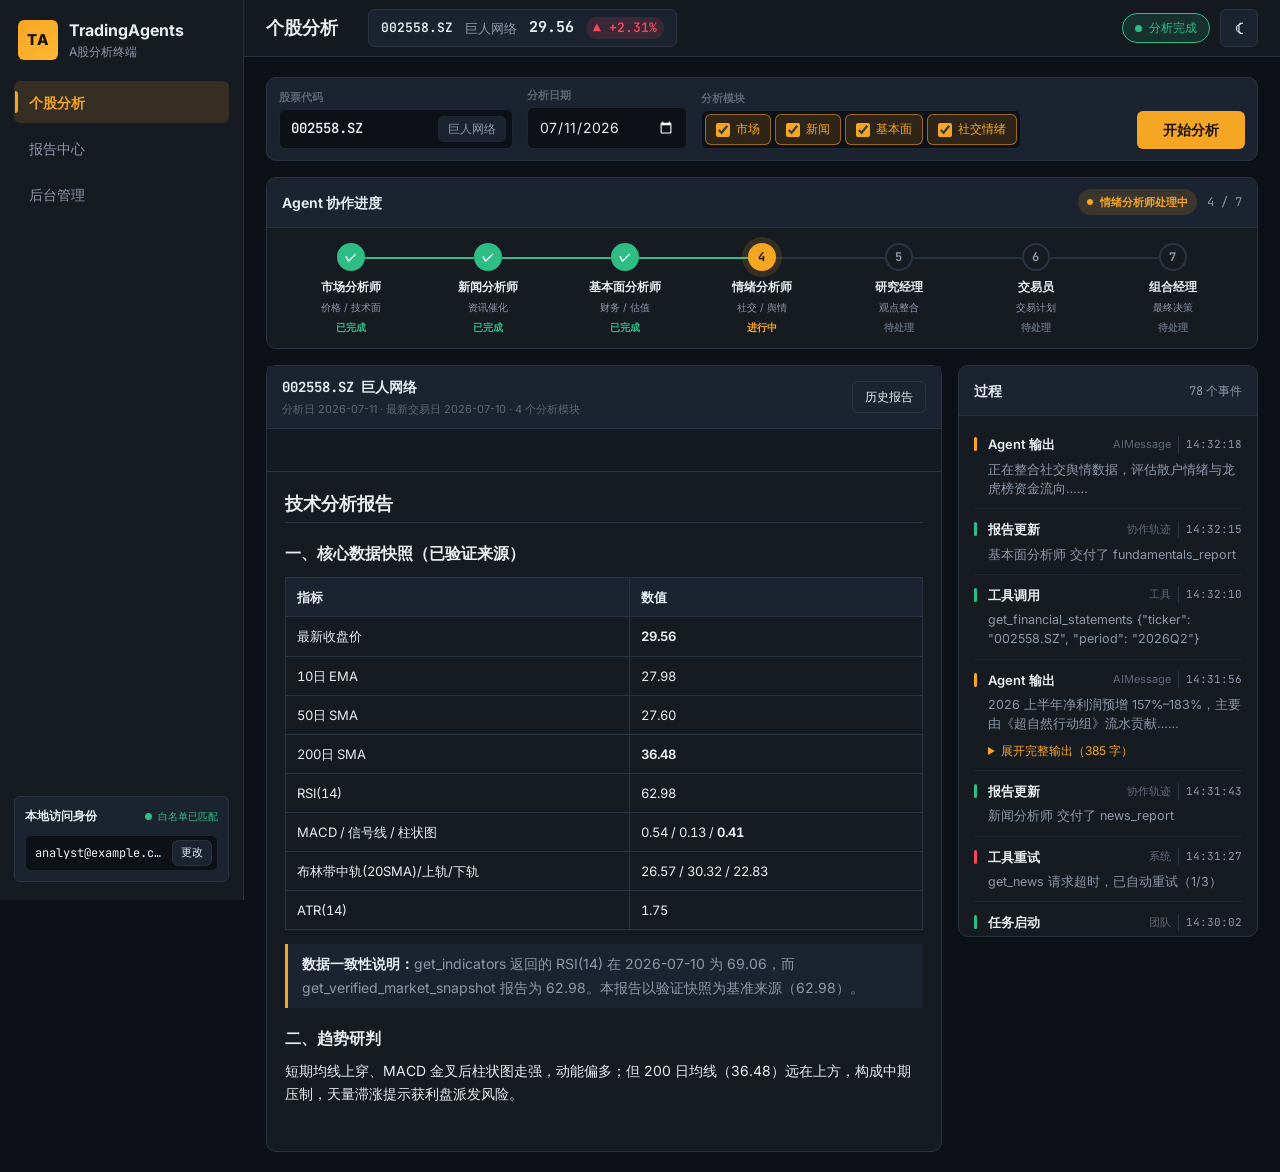
==== commit 06cc1347: "ui" ====
--- a/docs/frontend-demo.html
+++ b/docs/frontend-demo.html
@@ -16,25 +16,22 @@
 
   三个视图的逻辑与布局摘要：
 
-  1) 个股分析 view-analysis —— 三栏终端布局（宽屏 ≥1200px）
-     · 左栏 form-panel：股票代码(自动补全) / 日期 / 分析模块勾选 / 开始分析 / 状态
-     · 中栏 report-current-panel：当前报告主舞台，report-tabs 按 7 个 agent 切换，
+  1) 个股分析 view-analysis —— 顶部启动条 + 两栏终端布局（宽屏 ≥1200px）
+     · 顶部 analysis-launchbar：股票代码 / 日期 / 分析模块 / 开始分析 / 状态横向排布
+     · 左栏 report-current-panel：当前报告主舞台，report-tabs 按 7 个 agent 切换，
        final_trade_decision 顶部显示 Buy/Sell/Hold 决策徽章
-     · 右栏 analysis-side：Agent 流水线(pipe-node 三态:pending/active/done + 连接线)
-       + 过程时间线(event-item 三类:active/done/error，长文本 details 折叠)
+     · 启动条下方 agent-flow-panel：7 个 Agent 按分析层→决策层横向串联
+     · 右栏 analysis-side：过程时间线(event-item 三类:active/done/error，长文本 details 折叠)
      交互：点开始分析 → 轮询运行状态 → 流水线/时间线/报告实时更新。
 
   2) 报告中心 view-reports —— 两栏
-     · 左栏 history-panel：搜索框 + 决策筛选 chip(全部/买入/卖出/持有) + 卡片式历史列表
-       (纯前端过滤已加载列表；卡片含决策徽章、日期、归档时间；hover 显删除)
-     · 右栏 report-detail-panel：report-summary-head(标题+模块+决策徽章) + Tab 报告正文
-
-  3) 后台管理 view-admin —— 两栏（需管理员登录）
-     · 顶部 admin-session-bar：登录态 + 退出
-     · 左栏 admin-forms：模型配置(供应商预设→Base URL 自动填充；datalist 输入模型；
-       获取模型列表按钮) + 白名单表单
-     · 右栏 admin-table-panel：模型表(默认徽章/Key 掩码/供应商标签) +
-       白名单表(状态色点徽章/每日次数等宽数字)
+     · 左栏 history-panel：搜索框 + 决策分段筛选 + 紧凑历史列表
+     · 右栏 report-detail-panel：统一报告身份栏 + 7 个 Agent Tab + Markdown 正文
+
+  3) 后台管理 view-admin —— 对象 Tab + 主从编辑布局（需管理员登录）
+     · 顶部 admin-commandbar：模型管理 / 白名单切换 + 登录态
+     · 左栏 admin-list-panel：当前对象列表，选中行进入编辑状态
+     · 右栏 admin-editor-panel：新增与编辑共用的紧凑表单
 
   设计基调：深色 OLED 金融终端；品牌色=琥珀橙(避开红绿涨跌语义)；
   红涨绿跌(A股惯例)；数字统一 JetBrains Mono 等宽；[data-theme=light] 可切浅色。
@@ -175,12 +172,17 @@
 .app-shell { display: grid; grid-template-columns: 244px minmax(0, 1fr); min-height: 100dvh; }
 
 .sidebar {
+  position: sticky;
+  top: 0;
+  align-self: start;
+  height: 100dvh;
   display: flex;
   flex-direction: column;
   gap: 20px;
   padding: 18px 14px;
   border-right: 1px solid var(--line);
   background: var(--surface);
+  overflow-y: auto;
 }
 
 .brand { display: flex; align-items: center; gap: 11px; padding: 0 4px; }
@@ -227,21 +229,38 @@
 
 .identity-card {
   margin-top: auto;
-  padding: 12px;
+  display: grid;
+  gap: 9px;
+  padding: 10px;
   border: 1px solid var(--line);
   border-radius: var(--radius);
   background: var(--surface-2);
 }
-.identity-card h2 { margin: 0 0 8px; font-size: 12px; font-weight: 650; }
-.identity-summary {
-  min-height: 30px;
-  padding: 6px 9px;
+.identity-head { display: flex; align-items: center; justify-content: space-between; gap: 8px; }
+.identity-head h2 { margin: 0; font-size: 12px; font-weight: 650; }
+.identity-head .dot-badge { color: var(--down); font-size: 10px; white-space: nowrap; }
+.identity-account {
+  display: flex;
+  align-items: center;
+  gap: 6px;
+  min-width: 0;
+  min-height: 34px;
+  padding: 4px 5px 4px 9px;
   border-radius: var(--radius);
   background: var(--bg);
-  color: var(--muted);
+  border: 1px solid var(--line-soft);
+}
+.identity-email-value {
+  min-width: 0;
+  flex: 1;
+  overflow: hidden;
+  text-overflow: ellipsis;
+  white-space: nowrap;
+  color: var(--text);
+  font-family: var(--mono);
   font-size: 12px;
-  overflow-wrap: anywhere;
-}
+}
+.identity-edit { width: auto; min-height: 26px; padding: 0 8px; font-size: 11px; }
 
 label, legend {
   display: block;
@@ -275,11 +294,11 @@
 .main-shell { min-width: 0; display: flex; flex-direction: column; }
 
 .topbar {
-  min-height: 62px;
+  min-height: 56px;
   display: flex;
   align-items: center;
-  gap: 18px;
-  padding: 12px 22px;
+  gap: 16px;
+  padding: 9px 22px;
   border-bottom: 1px solid var(--line);
   background: color-mix(in srgb, var(--surface) 92%, transparent);
   backdrop-filter: blur(8px);
@@ -287,9 +306,21 @@
   top: 0;
   z-index: 8;
 }
-.topbar-titles { min-width: 0; }
-.topbar h2 { font-size: 19px; font-weight: 700; letter-spacing: -.2px; }
-.topbar .eyebrow { text-transform: uppercase; letter-spacing: .8px; font-size: 11px; }
+.topbar-titles { min-width: 86px; }
+.topbar h2 { font-size: 18px; font-weight: 700; }
+.topbar-context {
+  display: inline-flex;
+  align-items: center;
+  min-height: 28px;
+  padding: 0 10px;
+  border: 1px solid var(--line);
+  border-radius: var(--radius);
+  background: var(--surface-2);
+  color: var(--muted);
+  font-size: 12px;
+  white-space: nowrap;
+}
+.topbar-context[hidden] { display: none; }
 .topbar-spacer { flex: 1; }
 .topbar-actions { display: flex; align-items: center; gap: 10px; }
 
@@ -339,6 +370,7 @@
 .state-pill.done::before { background: var(--down); }
 .state-pill.failed { border-color: var(--danger); background: var(--danger-soft); color: var(--danger); }
 .state-pill.failed::before { background: var(--danger); }
+.state-pill[hidden] { display: none; }
 
 @keyframes pulse { 0%, 100% { opacity: 1; transform: scale(1); } 50% { opacity: .4; transform: scale(.7); } }
 
@@ -348,11 +380,151 @@
 @keyframes fade-in { from { opacity: 0; transform: translateY(4px); } to { opacity: 1; transform: none; } }
 
 .workspace-grid { display: grid; gap: 16px; }
-.analysis-grid { grid-template-columns: 300px minmax(0, 1fr) 300px; align-items: start; }
-.admin-grid { grid-template-columns: minmax(280px, 360px) minmax(0, 1fr); align-items: start; }
-.form-panel { position: sticky; top: 82px; }
-.analysis-side { display: grid; gap: 16px; }
+.analysis-layout { display: grid; gap: 16px; }
+.analysis-grid { grid-template-columns: minmax(0, 1fr) 300px; align-items: start; }
+.admin-grid { grid-template-columns: 1fr; align-items: start; }
+.analysis-side { min-width: 0; }
 .run-panel, .timeline-panel, .report-current-panel, .report-detail-panel, .admin-table-panel { min-width: 0; }
+
+.analysis-launchbar {
+  display: grid;
+  grid-template-columns: minmax(210px, 1fr) 160px minmax(390px, 1.8fr) 108px;
+  align-items: end;
+  gap: 14px;
+  padding: 11px 12px;
+  border: 1px solid var(--line);
+  border-radius: var(--radius-lg);
+  background: var(--surface-2);
+}
+.launch-field { min-width: 0; }
+.analysis-launchbar .launch-field > label,
+.analysis-launchbar .launch-label {
+  display: block;
+  margin: 0 0 5px;
+  line-height: 1.2;
+  color: var(--faint);
+  font-size: 11px;
+  font-weight: 600;
+}
+.analysis-launchbar input:not([type="checkbox"]) {
+  min-height: 38px;
+  border-color: var(--line-soft);
+  background: var(--bg);
+}
+.analysis-launchbar .launch-field:first-child input {
+  font-family: var(--mono);
+  font-weight: 600;
+}
+.launch-modules { min-width: 0; margin: 0; }
+.launch-modules .module-fieldset {
+  display: flex;
+  align-items: center;
+  gap: 4px;
+  width: max-content;
+  max-width: 100%;
+  margin: 0;
+  padding: 3px;
+  min-height: 38px;
+  border: 1px solid var(--line-soft);
+  border-radius: var(--radius);
+  background: var(--bg);
+}
+.launch-modules .check-option {
+  flex: 0 1 auto;
+  min-height: 30px;
+  justify-content: center;
+  gap: 6px;
+  padding: 5px 10px;
+  border-color: transparent;
+  background: transparent;
+  color: var(--muted);
+  font-size: 12px;
+  white-space: nowrap;
+}
+.launch-modules .check-option:hover { background: var(--surface-2); }
+.launch-modules .check-option:has(input:checked) {
+  border-color: color-mix(in srgb, var(--accent) 55%, transparent);
+  background: var(--accent-soft);
+  color: var(--accent);
+}
+.launch-modules .check-option input { width: 14px; height: 14px; }
+.launch-action { width: 108px; min-height: 38px; padding-inline: 12px; }
+
+.agent-flow-panel { min-width: 0; }
+.flow-summary { display: flex; align-items: center; gap: 10px; }
+.flow-current {
+  display: inline-flex;
+  align-items: center;
+  gap: 7px;
+  min-height: 26px;
+  padding: 0 9px;
+  border-radius: 999px;
+  background: var(--accent-soft);
+  color: var(--accent);
+  font-size: 11px;
+  font-weight: 650;
+}
+.flow-current::before {
+  content: "";
+  width: 6px;
+  height: 6px;
+  border-radius: 50%;
+  background: currentColor;
+  animation: pulse 1.4s ease-in-out infinite;
+}
+.flow-count { color: var(--muted); font-size: 12px; }
+.agent-flow-scroll { overflow-x: auto; padding: 15px 16px 13px; }
+.agent-flow {
+  display: grid;
+  grid-template-columns: repeat(7, minmax(92px, 1fr));
+  min-width: 720px;
+}
+.flow-node {
+  position: relative;
+  min-width: 0;
+  display: grid;
+  justify-items: center;
+  align-content: start;
+  gap: 4px;
+  padding: 0 7px;
+  text-align: center;
+}
+.flow-node:not(:last-child)::after {
+  content: "";
+  position: absolute;
+  z-index: 0;
+  top: 14px;
+  left: calc(50% + 14px);
+  width: calc(100% - 28px);
+  height: 2px;
+  background: var(--line);
+}
+.flow-node.done:not(:last-child)::after { background: var(--down); }
+.flow-marker {
+  position: relative;
+  z-index: 1;
+  display: grid;
+  place-items: center;
+  width: 28px;
+  height: 28px;
+  border: 2px solid var(--line);
+  border-radius: 50%;
+  background: var(--surface);
+  color: var(--muted);
+  font: 700 12px/1 var(--mono);
+}
+.flow-node.done .flow-marker { border-color: var(--down); background: var(--down); color: #fff; }
+.flow-node.active .flow-marker {
+  border-color: var(--accent);
+  background: var(--accent);
+  color: var(--on-accent);
+  box-shadow: 0 0 0 6px var(--accent-soft);
+}
+.flow-role { margin-top: 3px; font-size: 12px; font-weight: 650; white-space: nowrap; }
+.flow-kind { color: var(--muted); font-size: 10px; white-space: nowrap; }
+.flow-status { color: var(--faint); font-size: 10px; font-weight: 600; }
+.flow-node.done .flow-status { color: var(--down); }
+.flow-node.active .flow-status { color: var(--accent); }
 
 .panel {
   border: 1px solid var(--line);
@@ -474,7 +646,8 @@
 .decision-badge.sell::before { content: "▼"; }
 .decision-badge.hold::before { content: "＝"; }
 
-.timeline { max-height: 420px; overflow: auto; padding: 8px 15px 14px; }
+.timeline-panel { position: sticky; top: 73px; }
+.timeline { max-height: min(520px, calc(100dvh - 145px)); overflow: auto; padding: 8px 15px 14px; }
 .event-item { position: relative; padding: 10px 0 10px 14px; border-bottom: 1px solid var(--line-soft); }
 .event-item:last-child { border-bottom: 0; }
 .event-item::before {
@@ -490,7 +663,14 @@
 .event-item.error::before { background: var(--danger); }
 .event-title { display: flex; align-items: center; justify-content: space-between; gap: 10px; }
 .event-title strong { font-size: 13px; font-weight: 600; }
-.event-title span { color: var(--faint); font-size: 11px; }
+.event-meta { display: inline-flex; align-items: center; gap: 7px; color: var(--faint); font-size: 11px; white-space: nowrap; }
+.event-meta time {
+  padding-left: 7px;
+  border-left: 1px solid var(--line);
+  font-family: var(--mono);
+  font-variant-numeric: tabular-nums;
+  color: var(--muted);
+}
 .event-item p { margin: 5px 0 0; color: var(--muted); font-size: 12.5px; overflow-wrap: anywhere; }
 .event-item details { margin-top: 8px; }
 .event-item summary { cursor: pointer; color: var(--accent); font-size: 12px; }
@@ -551,6 +731,32 @@
 .dot-badge.blocked::before { background: var(--danger); }
 
 .combo { position: relative; }
+.ticker-combo input { padding-right: 96px; }
+.ticker-name-chip {
+  position: absolute;
+  top: 50%;
+  right: 7px;
+  transform: translateY(-50%);
+  display: inline-flex;
+  align-items: center;
+  min-height: 26px;
+  max-width: 84px;
+  padding: 0 9px;
+  border: 1px solid var(--line-soft);
+  border-radius: 5px;
+  background: var(--surface-2);
+  color: var(--muted);
+  font-size: 12px;
+  font-weight: 550;
+  white-space: nowrap;
+  overflow: hidden;
+  text-overflow: ellipsis;
+  pointer-events: none;
+}
+.ticker-combo:focus-within .ticker-name-chip {
+  border-color: color-mix(in srgb, var(--accent) 40%, var(--line));
+  color: var(--text);
+}
 .combo-menu {
   position: absolute;
   z-index: 14;
@@ -583,14 +789,36 @@
 .combo-item strong { font-size: 13px; font-weight: 600; }
 .combo-item span { color: var(--muted); font-size: 12px; font-family: var(--mono); font-variant-numeric: tabular-nums; }
 
+.report-toolbar {
+  display: flex;
+  align-items: center;
+  justify-content: space-between;
+  gap: 14px;
+  min-height: 58px;
+  padding: 10px 15px;
+  border-bottom: 1px solid var(--line);
+  background: var(--surface-2);
+}
+.report-identity { min-width: 0; display: grid; gap: 3px; }
+.report-identity-main { display: flex; align-items: center; gap: 7px; min-width: 0; }
+.report-code { font: 700 14px/1.2 var(--mono); font-variant-numeric: tabular-nums; }
+.report-name { font-size: 14px; font-weight: 650; }
+.report-meta { color: var(--faint); font-size: 11px; overflow: hidden; text-overflow: ellipsis; white-space: nowrap; }
+.report-toolbar .decision-badge { padding: 2px 8px; font-size: 11px; }
 .report-viewer { padding: 0 0 12px; }
-.report-current-panel .report-viewer, .report-detail-panel .report-viewer { max-height: calc(100dvh - 220px); overflow: auto; }
+.report-current-panel, .report-detail-panel { overflow: visible; }
+.report-current-panel .report-viewer, .report-detail-panel .report-viewer { max-height: none; overflow: visible; }
 .report-tabs {
+  position: sticky;
+  top: 57px;
+  z-index: 3;
   display: flex;
   gap: 6px;
   overflow-x: auto;
-  padding: 12px 15px 0;
+  padding: 8px 15px 0;
   border-bottom: 1px solid var(--line);
+  background: color-mix(in srgb, var(--surface) 96%, transparent);
+  backdrop-filter: blur(8px);
   scrollbar-width: thin;
 }
 .report-tab {
@@ -607,7 +835,7 @@
 }
 .report-tab:hover { color: var(--text); background: var(--surface-2); }
 .report-tab.active { color: var(--accent); background: transparent; border-bottom-color: var(--accent); }
-.report-article { max-width: 940px; padding: 16px 15px; margin: 0 auto; }
+.report-article { max-width: 860px; padding: 20px 18px 24px; margin: 0 auto; }
 .report-summary-head {
   display: flex;
   flex-wrap: wrap;
@@ -626,6 +854,7 @@
 .markdown h2 { font-size: 18px; padding-bottom: 6px; border-bottom: 1px solid var(--line); }
 .markdown h3 { font-size: 16px; }
 .markdown h4 { font-size: 14px; color: var(--muted); }
+.report-article > h2:first-child { margin-top: 0; }
 .markdown p { margin: 9px 0; }
 .markdown ul, .markdown ol { margin: 9px 0 9px 20px; padding: 0; }
 .markdown li { margin: 3px 0; }
@@ -635,6 +864,8 @@
 .markdown th, .markdown td { border: 1px solid var(--line); padding: 8px 11px; text-align: left; vertical-align: top; }
 .markdown th { background: var(--surface-2); font-weight: 600; }
 .markdown td { font-variant-numeric: tabular-nums; }
+.markdown th:first-child, .markdown td:first-child { width: 54%; }
+.markdown tbody tr:hover { background: color-mix(in srgb, var(--surface-2) 58%, transparent); }
 .markdown code {
   border-radius: 4px;
   padding: 1px 5px;
@@ -653,86 +884,151 @@
 
 .reports-grid { grid-template-columns: minmax(260px, 340px) minmax(0, 1fr); align-items: start; }
 .history-panel { position: sticky; top: 82px; }
-.history-filter { display: grid; gap: 8px; padding: 12px 15px; border-bottom: 1px solid var(--line); }
-.history-filter .filter-chips { display: flex; gap: 6px; flex-wrap: wrap; }
+.history-filter { display: grid; gap: 8px; padding: 10px 12px; border-bottom: 1px solid var(--line); }
+.history-filter input { min-height: 36px; background: var(--bg); }
+.history-filter .filter-chips {
+  display: flex;
+  width: max-content;
+  max-width: 100%;
+  gap: 2px;
+  padding: 3px;
+  border: 1px solid var(--line-soft);
+  border-radius: var(--radius);
+  background: var(--bg);
+}
 .filter-chip {
   width: auto;
-  min-height: 30px;
-  padding: 0 12px;
+  min-height: 28px;
+  padding: 0 11px;
   font-size: 12px;
-  border: 1px solid var(--line);
-  background: var(--surface-2);
+  border: 0;
+  background: transparent;
   color: var(--muted);
   cursor: pointer;
 }
-.filter-chip.active { border-color: var(--accent); background: var(--accent-soft); color: var(--accent); }
-.history-list { display: grid; gap: 8px; padding: 12px; max-height: calc(100dvh - 260px); overflow: auto; }
+.filter-chip:hover { background: var(--surface-2); }
+.filter-chip.active { background: var(--accent-soft); color: var(--accent); }
+.history-list { display: grid; gap: 6px; padding: 8px; max-height: calc(100dvh - 246px); overflow: auto; }
 .history-item {
   position: relative;
-  display: flex;
-  align-items: stretch;
-  gap: 0;
   border: 1px solid var(--line);
   border-radius: var(--radius);
   background: var(--surface-2);
   overflow: hidden;
   transition: border-color .16s ease, background .16s ease;
 }
-.history-item:hover { border-color: var(--accent); }
-.history-item.active { border-color: var(--accent); background: var(--accent-soft); }
-.history-item.active::before { content: ""; position: absolute; left: 0; top: 0; bottom: 0; width: 3px; background: var(--accent); }
+.history-item:hover { border-color: var(--faint); }
+.history-item.active {
+  border-color: color-mix(in srgb, var(--accent) 58%, var(--line));
+  background: color-mix(in srgb, var(--accent-soft) 38%, var(--surface-2));
+}
+.history-item.active::before { content: ""; position: absolute; left: 0; top: 8px; bottom: 8px; width: 2px; border-radius: 2px; background: var(--accent); }
 .history-open {
-  flex: 1;
+  width: 100%;
   display: grid;
-  gap: 5px;
+  gap: 7px;
   border: 0;
   border-radius: 0;
   background: transparent;
   color: var(--text);
   text-align: left;
-  padding: 11px 13px;
-  min-height: 68px;
+  padding: 10px 48px 10px 13px;
+  min-height: 66px;
   cursor: pointer;
 }
 .history-open:hover { background: transparent; }
-.history-open .ho-top { display: flex; align-items: center; justify-content: space-between; gap: 8px; }
-.history-open strong { font-size: 13px; font-weight: 650; }
-.history-open .ho-date { color: var(--muted); font-size: 11px; font-family: var(--mono); }
-.history-open .ho-tags { display: flex; gap: 4px; flex-wrap: wrap; }
-.history-open small { color: var(--faint); font-size: 11px; font-family: var(--mono); }
+.history-open .ho-top { display: flex; align-items: center; gap: 8px; min-width: 0; }
+.history-open strong { min-width: 0; font-size: 13px; font-weight: 650; overflow: hidden; text-overflow: ellipsis; white-space: nowrap; }
+.history-open .ho-code { font-family: var(--mono); font-variant-numeric: tabular-nums; }
+.history-open .decision-badge { flex: none; margin-left: auto; padding: 2px 8px; font-size: 11px; }
+.history-open .ho-meta { display: flex; align-items: center; gap: 7px; color: var(--faint); font-size: 11px; }
+.history-open .ho-meta span + span::before { content: "·"; margin-right: 7px; color: var(--line); }
+.history-open time { font-family: var(--mono); font-variant-numeric: tabular-nums; }
 .history-delete {
+  position: absolute;
+  right: 8px;
+  top: 50%;
+  transform: translateY(-50%);
   width: auto;
-  min-height: 100%;
-  padding: 0 12px;
-  font-size: 12px;
-  color: var(--danger);
+  min-height: 28px;
+  padding: 0 7px;
+  font-size: 11px;
+  color: var(--faint);
   background: transparent;
-  border: 0;
-  border-left: 1px solid var(--line);
-  opacity: 0;
-  transition: opacity .16s ease;
+  border: 1px solid transparent;
+  opacity: .65;
+  transition: opacity .16s ease, color .16s ease, background .16s ease;
   cursor: pointer;
 }
-.history-item:hover .history-delete, .history-item.active .history-delete { opacity: 1; }
+.history-item:hover .history-delete, .history-delete:focus-visible { opacity: 1; }
 .history-delete:hover { background: var(--danger-soft); color: var(--danger); border-color: var(--danger); }
-
-.admin-session-bar {
-  grid-column: 1 / -1;
+.history-refresh { width: 32px; min-height: 32px; font-size: 18px; }
+
+.admin-commandbar {
   display: flex;
   align-items: center;
   justify-content: space-between;
   gap: 16px;
-  padding: 13px 16px;
+  padding: 8px 10px;
   border: 1px solid var(--line);
   border-radius: var(--radius-lg);
-  background: var(--surface);
-}
-.admin-session-bar .sess-info { display: flex; align-items: center; gap: 12px; }
-.admin-session-bar .helper-text { margin: 0; }
-.admin-forms { display: grid; gap: 16px; }
-.admin-form { display: grid; gap: 0; }
-.admin-table-panel { min-width: 0; }
-.admin-table-panel h4 { margin: 16px 15px 8px; font-size: 13px; color: var(--muted); }
+  background: var(--surface-2);
+}
+.admin-tabs {
+  display: inline-flex;
+  gap: 2px;
+  padding: 3px;
+  border: 1px solid var(--line-soft);
+  border-radius: var(--radius);
+  background: var(--bg);
+}
+.admin-tab {
+  width: auto;
+  min-height: 30px;
+  padding: 0 13px;
+  border: 0;
+  background: transparent;
+  color: var(--muted);
+  font-size: 12px;
+}
+.admin-tab:hover { background: var(--surface-2); color: var(--text); }
+.admin-tab.active { background: var(--accent-soft); color: var(--accent); }
+.admin-session-inline { display: flex; align-items: center; gap: 8px; }
+.admin-pane {
+  display: none;
+  grid-template-columns: minmax(0, 1fr) minmax(330px, 390px);
+  gap: 16px;
+  align-items: start;
+}
+.admin-pane.active { display: grid; }
+.admin-list-panel, .admin-editor-panel { min-width: 0; }
+.admin-editor-panel { position: sticky; top: 78px; }
+.admin-header-actions { display: flex; align-items: center; gap: 7px; }
+.admin-count { color: var(--faint); font-size: 11px; }
+.admin-editor-form {
+  display: grid;
+  grid-template-columns: repeat(2, minmax(0, 1fr));
+  gap: 12px;
+  padding: 14px;
+}
+.admin-field { min-width: 0; }
+.admin-field.full { grid-column: 1 / -1; }
+.admin-field label { margin: 0 0 6px; }
+.admin-field .helper-text { margin: 6px 0 0; }
+.admin-editor-actions {
+  grid-column: 1 / -1;
+  display: flex;
+  justify-content: flex-end;
+  gap: 8px;
+  padding-top: 2px;
+}
+.admin-editor-actions button { width: auto; }
+.data-table tbody tr.selectable { cursor: pointer; }
+.data-table tbody tr.selected { background: color-mix(in srgb, var(--accent-soft) 42%, transparent); }
+.data-table tbody tr.selected td:first-child { box-shadow: inset 2px 0 var(--accent); }
+.admin-model-table { min-width: 760px; }
+.admin-whitelist-table { min-width: 620px; }
+.admin-empty-note { color: var(--faint); font-size: 11px; }
 
 .modal-backdrop {
   position: fixed;
@@ -757,37 +1053,69 @@
 .modal-header { display: flex; align-items: center; justify-content: space-between; gap: 12px; padding: 14px 16px; border-bottom: 1px solid var(--line); }
 .modal-header h2 { margin: 0; font-size: 16px; font-weight: 650; }
 .modal-body { display: grid; gap: 10px; padding: 16px; }
+.modal-body label { margin: 0 0 6px; }
+.modal-identity-status { display: flex; align-items: center; justify-content: space-between; gap: 12px; min-height: 30px; color: var(--muted); font-size: 12px; }
+.modal-actions { display: flex; justify-content: flex-end; gap: 8px; padding-top: 4px; }
+.modal-actions button { width: auto; }
 
 .theme-toggle { position: relative; }
 .theme-toggle .ico-sun { display: none; }
 [data-theme="light"] .theme-toggle .ico-sun { display: inline; }
 [data-theme="light"] .theme-toggle .ico-moon { display: none; }
 
+@media (max-width: 1400px) {
+  .admin-pane { grid-template-columns: 1fr; }
+  .admin-editor-panel { position: static; }
+}
 @media (max-width: 1200px) {
-  .analysis-grid { grid-template-columns: 280px minmax(0, 1fr); }
-  .analysis-side { grid-column: 1 / -1; grid-template-columns: 1fr 1fr; }
+  .analysis-launchbar { grid-template-columns: minmax(180px, .9fr) 150px minmax(360px, 1.7fr) 108px; }
 }
 @media (max-width: 1024px) {
   .admin-grid, .reports-grid { grid-template-columns: 1fr; }
-  .form-panel, .history-panel { position: static; }
+  .admin-pane { grid-template-columns: 1fr; }
+  .admin-editor-panel { position: static; }
+  .history-panel { position: static; }
+  .analysis-launchbar { grid-template-columns: minmax(0, 1fr) 145px 108px; }
+  .analysis-launchbar .launch-field:first-child { grid-column: 1; }
+  .analysis-launchbar .launch-field:nth-child(2) { grid-column: 2; }
+  .launch-modules { grid-column: 1 / 3; }
+  .launch-action { grid-column: 3; }
 }
 @media (max-width: 900px) {
   .analysis-grid { grid-template-columns: 1fr; }
-  .analysis-side { grid-template-columns: 1fr; }
-  .form-panel { position: static; }
+  .timeline-panel { position: static; }
+  .timeline { max-height: 420px; }
 }
 @media (max-width: 860px) {
   .app-shell { grid-template-columns: 1fr; }
-  .sidebar { flex-direction: row; flex-wrap: wrap; align-items: center; gap: 12px; border-right: 0; border-bottom: 1px solid var(--line); }
+  .report-tabs { position: static; }
+  .sidebar { position: static; height: auto; overflow: visible; flex-direction: row; flex-wrap: wrap; align-items: center; gap: 12px; border-right: 0; border-bottom: 1px solid var(--line); }
   .brand { flex: 1; }
   .nav-list { grid-auto-flow: column; }
-  .identity-card { display: none; }
+  .identity-card { width: 100%; margin-top: 0; grid-template-columns: minmax(0, 1fr) auto; align-items: center; }
+  .identity-head { min-width: 0; grid-column: 2; grid-row: 1; }
+  .identity-head h2 { display: none; }
+  .identity-account { min-width: 0; grid-column: 1; grid-row: 1; }
   .topbar { flex-wrap: wrap; }
   .ticker-bar.show { order: 3; width: 100%; }
 }
 @media (max-width: 560px) {
   .workspace { padding: 14px; }
-  .module-fieldset, .inline-form { grid-template-columns: 1fr; }
+  .analysis-launchbar { grid-template-columns: 1fr; }
+  .analysis-launchbar .launch-field:first-child,
+  .analysis-launchbar .launch-field:nth-child(2),
+  .launch-modules, .launch-action { grid-column: 1; }
+  .launch-modules .module-fieldset { display: grid; width: 100%; grid-template-columns: repeat(2, minmax(0, 1fr)); }
+  .launch-modules .check-option { width: 100%; }
+  .admin-commandbar { align-items: stretch; flex-direction: column; }
+  .admin-session-inline { justify-content: space-between; }
+  .admin-editor-form { grid-template-columns: 1fr; }
+  .admin-field.full { grid-column: 1; }
+  .admin-editor-actions { grid-column: 1; }
+  .inline-form { grid-template-columns: 1fr; }
+  .launch-action { width: 100%; }
+  .flow-summary { gap: 7px; }
+  .flow-current { max-width: 152px; overflow: hidden; text-overflow: ellipsis; white-space: nowrap; }
   .nav-list { grid-auto-flow: row; grid-template-columns: repeat(3, 1fr); }
   .topbar-actions .secondary-button span { display: none; }
 }
@@ -818,29 +1146,27 @@
       </nav>
 
       <section class="identity-card">
-        <h2>访问身份</h2>
-        <div class="identity-summary">管理员模式：本地开发已授权</div>
-        <label for="identity-email">邮箱</label>
-        <div class="inline-form">
-          <input id="identity-email" type="email" value="analyst@example.com">
-          <button class="secondary-button" type="button">保存</button>
+        <div class="identity-head">
+          <h2>本地访问身份</h2>
+          <span class="dot-badge active">白名单已匹配</span>
         </div>
-        <p class="helper-text">本地开发管理员登录后无需填写；普通用户和 CloudBase 部署可由登录态自动带入。</p>
+        <div class="identity-account">
+          <span class="identity-email-value" id="identity-email-value" title="analyst@example.com">analyst@example.com</span>
+          <button class="secondary-button identity-edit" type="button" id="identity-edit">更改</button>
+        </div>
       </section>
     </aside>
 
     <div class="main-shell">
       <header class="topbar">
-        <div class="topbar-titles">
-          <p class="eyebrow" id="view-eyebrow">多 Agent 分析</p>
-          <h2 id="view-title">个股分析</h2>
-        </div>
+        <div class="topbar-titles"><h2 id="view-title">个股分析</h2></div>
         <div class="ticker-bar show" id="ticker-bar">
           <span class="tk-code">002558.SZ</span>
           <span class="tk-name">巨人网络</span>
           <span class="tk-price">29.56</span>
           <span class="tk-change up">▲ +2.31%</span>
         </div>
+        <span class="topbar-context" id="topbar-context" hidden></span>
         <div class="topbar-spacer"></div>
         <div class="topbar-actions">
           <span class="state-pill done" id="global-run-state">分析完成</span>
@@ -848,7 +1174,6 @@
             <span class="ico-moon" aria-hidden="true">☾</span>
             <span class="ico-sun" aria-hidden="true">☀</span>
           </button>
-          <button class="secondary-button" type="button"><span>后台</span></button>
         </div>
       </header>
 
@@ -856,31 +1181,94 @@
 
         <!-- ============================ 个股分析 ============================ -->
         <section class="view active" id="view-analysis">
-          <div class="workspace-grid analysis-grid">
-            <section class="panel form-panel">
-              <div class="panel-header"><h3>分析参数</h3></div>
-              <div class="panel-body">
+          <div class="analysis-layout">
+            <section class="analysis-launchbar" aria-label="分析参数">
+              <div class="launch-field">
                 <label for="ticker">股票代码</label>
-                <div class="combo">
+                <div class="combo ticker-combo">
                   <input id="ticker" value="002558.SZ" autocomplete="off" placeholder="输入代码或名称，如 600519 / 茅台">
-                </div>
+                  <span class="ticker-name-chip" aria-hidden="true">巨人网络</span>
+                </div>
+              </div>
+              <div class="launch-field">
                 <label for="trade-date">分析日期</label>
                 <input id="trade-date" type="date" value="2026-07-11">
-                <fieldset class="module-fieldset">
-                  <legend>分析模块</legend>
+              </div>
+              <div class="launch-modules">
+                <span class="launch-label">分析模块</span>
+                <div class="module-fieldset" role="group" aria-label="分析模块">
                   <label class="check-option"><input type="checkbox" checked>市场</label>
                   <label class="check-option"><input type="checkbox" checked>新闻</label>
                   <label class="check-option"><input type="checkbox" checked>基本面</label>
                   <label class="check-option"><input type="checkbox" checked>社交情绪</label>
-                </fieldset>
-                <button type="button">开始分析</button>
-                <div class="status-box ok">分析完成，已归档到报告中心</div>
+                </div>
+              </div>
+              <button class="launch-action" type="button">开始分析</button>
+            </section>
+
+            <section class="panel agent-flow-panel" aria-label="Agent 协作进度">
+              <div class="panel-header">
+                <h3>Agent 协作进度</h3>
+                <div class="flow-summary">
+                  <span class="flow-current">情绪分析师处理中</span>
+                  <span class="flow-count mono">4 / 7</span>
+                </div>
+              </div>
+              <div class="agent-flow-scroll">
+                <div class="agent-flow">
+                  <div class="flow-node done">
+                    <span class="flow-marker">✓</span>
+                    <strong class="flow-role">市场分析师</strong>
+                    <span class="flow-kind">价格 / 技术面</span>
+                    <span class="flow-status">已完成</span>
+                  </div>
+                  <div class="flow-node done">
+                    <span class="flow-marker">✓</span>
+                    <strong class="flow-role">新闻分析师</strong>
+                    <span class="flow-kind">资讯催化</span>
+                    <span class="flow-status">已完成</span>
+                  </div>
+                  <div class="flow-node done">
+                    <span class="flow-marker">✓</span>
+                    <strong class="flow-role">基本面分析师</strong>
+                    <span class="flow-kind">财务 / 估值</span>
+                    <span class="flow-status">已完成</span>
+                  </div>
+                  <div class="flow-node active">
+                    <span class="flow-marker">4</span>
+                    <strong class="flow-role">情绪分析师</strong>
+                    <span class="flow-kind">社交 / 舆情</span>
+                    <span class="flow-status">进行中</span>
+                  </div>
+                  <div class="flow-node pending">
+                    <span class="flow-marker">5</span>
+                    <strong class="flow-role">研究经理</strong>
+                    <span class="flow-kind">观点整合</span>
+                    <span class="flow-status">待处理</span>
+                  </div>
+                  <div class="flow-node pending">
+                    <span class="flow-marker">6</span>
+                    <strong class="flow-role">交易员</strong>
+                    <span class="flow-kind">交易计划</span>
+                    <span class="flow-status">待处理</span>
+                  </div>
+                  <div class="flow-node pending">
+                    <span class="flow-marker">7</span>
+                    <strong class="flow-role">组合经理</strong>
+                    <span class="flow-kind">最终决策</span>
+                    <span class="flow-status">待处理</span>
+                  </div>
+                </div>
               </div>
             </section>
 
+            <div class="workspace-grid analysis-grid">
             <section class="panel report-current-panel">
-              <div class="panel-header">
-                <h3>当前报告</h3>
+              <div class="report-toolbar">
+                <div class="report-identity">
+                  <div class="report-identity-main"><span class="report-code">002558.SZ</span><span class="report-name">巨人网络</span></div>
+                  <span class="report-meta">分析日 2026-07-11 · 最新交易日 2026-07-10 · 4 个分析模块</span>
+                </div>
                 <button class="secondary-button compact-button" type="button" data-goto="reports">历史报告</button>
               </div>
               <div class="report-viewer">
@@ -895,8 +1283,7 @@
                 </div>
 
                 <article class="report-article markdown" data-panel="market">
-                  <h2>📊 002558.SZ（巨人网络）技术分析报告</h2>
-                  <p><strong>分析基准日期：</strong>2026年7月11日（基于最新交易日 2026-07-10 收盘数据）</p>
+                  <h2>技术分析报告</h2>
                   <h3>一、核心数据快照（已验证来源）</h3>
                   <table>
                     <thead><tr><th>指标</th><th>数值</th></tr></thead>
@@ -911,7 +1298,7 @@
                       <tr><td>ATR(14)</td><td>1.75</td></tr>
                     </tbody>
                   </table>
-                  <blockquote>⚠️ 数据一致性说明：get_indicators 返回的 RSI(14) 在 2026-07-10 为 69.06，而 get_verified_market_snapshot 报告为 62.98。本报告以验证快照为基准来源（62.98）。</blockquote>
+                  <blockquote><strong>数据一致性说明：</strong>get_indicators 返回的 RSI(14) 在 2026-07-10 为 69.06，而 get_verified_market_snapshot 报告为 62.98。本报告以验证快照为基准来源（62.98）。</blockquote>
                   <h3>二、趋势研判</h3>
                   <p>短期均线上穿、MACD 金叉后柱状图走强，动能偏多；但 200 日均线（36.48）远在上方，构成中期压制，天量滞涨提示获利盘派发风险。</p>
                 </article>
@@ -938,22 +1325,6 @@
             </section>
 
             <div class="analysis-side">
-              <section class="panel run-panel">
-                <div class="panel-header">
-                  <h3>Agent 团队</h3>
-                  <p id="current-agent">已结束</p>
-                </div>
-                <div class="pipeline">
-                  <div class="pipe-node done"><span class="pipe-dot"></span><div class="pipe-info"><strong>市场分析师</strong><span>价格/技术面</span></div><span class="pipe-status">已完成</span></div>
-                  <div class="pipe-node done"><span class="pipe-dot"></span><div class="pipe-info"><strong>新闻分析师</strong><span>资讯催化</span></div><span class="pipe-status">已完成</span></div>
-                  <div class="pipe-node done"><span class="pipe-dot"></span><div class="pipe-info"><strong>基本面分析师</strong><span>财务/估值</span></div><span class="pipe-status">已完成</span></div>
-                  <div class="pipe-node active"><span class="pipe-dot"></span><div class="pipe-info"><strong>情绪分析师</strong><span>社交/舆情</span></div><span class="pipe-status">进行中</span></div>
-                  <div class="pipe-node pending"><span class="pipe-dot"></span><div class="pipe-info"><strong>研究经理</strong><span>多空观点整合</span></div><span class="pipe-status">待处理</span></div>
-                  <div class="pipe-node pending"><span class="pipe-dot"></span><div class="pipe-info"><strong>交易员</strong><span>交易计划</span></div><span class="pipe-status">待处理</span></div>
-                  <div class="pipe-node pending"><span class="pipe-dot"></span><div class="pipe-info"><strong>组合经理</strong><span>最终决策</span></div><span class="pipe-status">待处理</span></div>
-                </div>
-              </section>
-
               <section class="panel timeline-panel">
                 <div class="panel-header">
                   <h3>过程</h3>
@@ -961,19 +1332,19 @@
                 </div>
                 <div class="timeline">
                   <article class="event-item active">
-                    <div class="event-title"><strong>Agent 输出</strong><span>AIMessage</span></div>
+                    <div class="event-title"><strong>Agent 输出</strong><div class="event-meta"><span>AIMessage</span><time datetime="2026-07-11T14:32:18+08:00">14:32:18</time></div></div>
                     <p>正在整合社交舆情数据，评估散户情绪与龙虎榜资金流向……</p>
                   </article>
                   <article class="event-item done">
-                    <div class="event-title"><strong>报告更新</strong><span>协作轨迹</span></div>
+                    <div class="event-title"><strong>报告更新</strong><div class="event-meta"><span>协作轨迹</span><time datetime="2026-07-11T14:32:15+08:00">14:32:15</time></div></div>
                     <p>基本面分析师 交付了 fundamentals_report</p>
                   </article>
                   <article class="event-item done">
-                    <div class="event-title"><strong>工具调用</strong><span>工具</span></div>
+                    <div class="event-title"><strong>工具调用</strong><div class="event-meta"><span>工具</span><time datetime="2026-07-11T14:32:10+08:00">14:32:10</time></div></div>
                     <p>get_financial_statements {"ticker": "002558.SZ", "period": "2026Q2"}</p>
                   </article>
                   <article class="event-item active">
-                    <div class="event-title"><strong>Agent 输出</strong><span>AIMessage</span></div>
+                    <div class="event-title"><strong>Agent 输出</strong><div class="event-meta"><span>AIMessage</span><time datetime="2026-07-11T14:31:56+08:00">14:31:56</time></div></div>
                     <p>2026 上半年净利润预增 157%–183%，主要由《超自然行动组》流水贡献……</p>
                     <details>
                       <summary>展开完整输出（385 字）</summary>
@@ -982,19 +1353,20 @@
                     </details>
                   </article>
                   <article class="event-item done">
-                    <div class="event-title"><strong>报告更新</strong><span>协作轨迹</span></div>
+                    <div class="event-title"><strong>报告更新</strong><div class="event-meta"><span>协作轨迹</span><time datetime="2026-07-11T14:31:43+08:00">14:31:43</time></div></div>
                     <p>新闻分析师 交付了 news_report</p>
                   </article>
                   <article class="event-item error">
-                    <div class="event-title"><strong>工具重试</strong><span>系统</span></div>
+                    <div class="event-title"><strong>工具重试</strong><div class="event-meta"><span>系统</span><time datetime="2026-07-11T14:31:27+08:00">14:31:27</time></div></div>
                     <p>get_news 请求超时，已自动重试（1/3）</p>
                   </article>
                   <article class="event-item done">
-                    <div class="event-title"><strong>任务启动</strong><span>团队</span></div>
+                    <div class="event-title"><strong>任务启动</strong><div class="event-meta"><span>团队</span><time datetime="2026-07-11T14:30:02+08:00">14:30:02</time></div></div>
                     <p>002558.SZ 市场、新闻、基本面、社交情绪</p>
                   </article>
                 </div>
               </section>
+            </div>
             </div>
           </div>
         </section>
@@ -1005,7 +1377,7 @@
             <section class="panel history-panel">
               <div class="panel-header">
                 <h3>历史报告</h3>
-                <button class="secondary-button compact-button" type="button">刷新</button>
+                <button class="icon-button history-refresh" type="button" aria-label="刷新历史报告" title="刷新">↻</button>
               </div>
               <div class="history-filter">
                 <input id="history-search" placeholder="搜索代码或名称" autocomplete="off">
@@ -1019,25 +1391,22 @@
               <div class="history-list">
                 <div class="history-item active">
                   <button class="history-open">
-                    <div class="ho-top"><strong>002558.SZ · 巨人网络</strong><span class="ho-date">2026-07-11</span></div>
-                    <div class="ho-tags"><span class="decision-badge buy">买入</span></div>
-                    <small>2026-07-11 09:17</small>
+                    <div class="ho-top"><strong><span class="ho-code">002558.SZ</span> · 巨人网络</strong><span class="decision-badge buy">买入</span></div>
+                    <div class="ho-meta"><span>分析日 <time datetime="2026-07-11">2026-07-11</time></span><span><time datetime="2026-07-11T09:17:00+08:00">09:17</time> 归档</span></div>
                   </button>
                   <button class="history-delete" aria-label="删除报告">删除</button>
                 </div>
                 <div class="history-item">
                   <button class="history-open">
-                    <div class="ho-top"><strong>300750.SZ · 宁德时代</strong><span class="ho-date">2026-07-09</span></div>
-                    <div class="ho-tags"><span class="decision-badge sell">卖出</span></div>
-                    <small>2026-07-09 15:42</small>
+                    <div class="ho-top"><strong><span class="ho-code">300750.SZ</span> · 宁德时代</strong><span class="decision-badge sell">卖出</span></div>
+                    <div class="ho-meta"><span>分析日 <time datetime="2026-07-09">2026-07-09</time></span><span><time datetime="2026-07-09T15:42:00+08:00">15:42</time> 归档</span></div>
                   </button>
                   <button class="history-delete" aria-label="删除报告">删除</button>
                 </div>
                 <div class="history-item">
                   <button class="history-open">
-                    <div class="ho-top"><strong>600519.SH · 贵州茅台</strong><span class="ho-date">2026-07-08</span></div>
-                    <div class="ho-tags"><span class="decision-badge hold">持有</span></div>
-                    <small>2026-07-08 11:03</small>
+                    <div class="ho-top"><strong><span class="ho-code">600519.SH</span> · 贵州茅台</strong><span class="decision-badge hold">持有</span></div>
+                    <div class="ho-meta"><span>分析日 <time datetime="2026-07-08">2026-07-08</time></span><span><time datetime="2026-07-08T11:03:00+08:00">11:03</time> 归档</span></div>
                   </button>
                   <button class="history-delete" aria-label="删除报告">删除</button>
                 </div>
@@ -1045,21 +1414,29 @@
             </section>
 
             <section class="panel report-detail-panel">
-              <div class="report-summary-head">
-                <span class="rh-title">002558.SZ · 巨人网络</span>
-                <span class="rh-meta">分析模块：市场、新闻、基本面、社交情绪</span>
-                <span class="decision-badge buy">买入</span>
+              <div class="report-toolbar">
+                <div class="report-identity">
+                  <div class="report-identity-main">
+                    <span class="report-code">002558.SZ</span>
+                    <span class="report-name">巨人网络</span>
+                    <span class="decision-badge buy">买入</span>
+                  </div>
+                  <span class="report-meta">分析日 2026-07-11 · 09:17 归档 · 4 个分析模块</span>
+                </div>
               </div>
               <div class="report-viewer">
                 <div class="report-tabs" role="tablist" data-report="history">
                   <button class="report-tab active" data-section="market">市场分析师</button>
                   <button class="report-tab" data-section="news">新闻分析师</button>
                   <button class="report-tab" data-section="fundamentals">基本面分析师</button>
+                  <button class="report-tab" data-section="sentiment">情绪分析师</button>
+                  <button class="report-tab" data-section="research">研究经理</button>
+                  <button class="report-tab" data-section="trader">交易员</button>
                   <button class="report-tab" data-section="decision">组合经理</button>
                 </div>
                 <article class="report-article markdown">
-                  <h2>📊 002558.SZ（巨人网络）技术分析报告</h2>
-                  <p>历史归档报告与「当前报告」使用同一套 Tab + Markdown 渲染组件。此处复用市场分析师页作为示例内容。</p>
+                  <h2>技术分析报告</h2>
+                  <p>短期动能偏多，但中期仍受长期均线压制，建议结合量价变化分批执行。</p>
                   <h3>核心结论</h3>
                   <ul>
                     <li>短期动能偏多，MACD 金叉后柱状图走强</li>
@@ -1083,98 +1460,117 @@
         <!-- ============================ 后台管理 ============================ -->
         <section class="view" id="view-admin">
           <div class="workspace-grid admin-grid">
-            <div class="admin-session-bar">
-              <div class="sess-info">
-                <span class="state-pill done">已登录</span>
-                <p class="helper-text">退出后会清除本地管理员 token，不影响已保存的模型和白名单配置。</p>
+            <div class="admin-commandbar">
+              <div class="admin-tabs" role="tablist" aria-label="后台配置类型">
+                <button class="admin-tab active" type="button" data-admin-pane="models">模型管理</button>
+                <button class="admin-tab" type="button" data-admin-pane="whitelist">白名单</button>
               </div>
-              <button class="secondary-button" type="button">退出登录</button>
+              <div class="admin-session-inline">
+                <span class="state-pill done">管理员已登录</span>
+                <button class="secondary-button compact-button" type="button">退出</button>
+              </div>
             </div>
 
-            <div class="admin-forms">
-              <section class="panel">
-                <div class="panel-header"><h3>模型配置</h3></div>
-                <div class="panel-body admin-form">
-                  <label for="model-provider">供应商</label>
-                  <select id="model-provider">
-                    <option>DeepSeek</option>
-                    <option>OpenAI</option>
-                    <option>Anthropic</option>
-                    <option>Google Gemini</option>
-                    <option>通义千问（国内）</option>
-                    <option>智谱 GLM（国内）</option>
-                    <option>Kimi（月之暗面）</option>
-                    <option>OpenAI 兼容 / 自建</option>
-                  </select>
-                  <label for="model-name">显示名称</label>
-                  <input id="model-name" value="DeepSeek 默认">
-                  <label for="model-base-url">Base URL</label>
-                  <input id="model-base-url" value="https://api.deepseek.com" readonly>
-                  <p class="helper-text">官方供应商地址已自动填充，不可修改。</p>
-                  <label for="model-quick">快速模型</label>
-                  <input id="model-quick" value="deepseek-chat" placeholder="获取列表或手动输入模型 ID">
-                  <label for="model-deep">深度模型</label>
-                  <input id="model-deep" value="deepseek-reasoner" placeholder="可与快速模型相同">
-                  <label for="model-api-key">API Key</label>
-                  <input id="model-api-key" type="password" value="secret">
-                  <button class="secondary-button" type="button">获取模型列表</button>
-                  <button type="button">保存模型</button>
-                  <div class="status-box ok">模型配置已保存</div>
+            <div class="admin-pane active" data-admin-content="models">
+              <section class="panel admin-list-panel">
+                <div class="panel-header">
+                  <div><h3>模型配置</h3><span class="admin-count">2 个可用配置</span></div>
+                  <div class="admin-header-actions">
+                    <button class="icon-button history-refresh" type="button" aria-label="刷新模型配置" title="刷新">↻</button>
+                    <button class="secondary-button compact-button" type="button">新增模型</button>
+                  </div>
+                </div>
+                <div class="table-wrap">
+                  <table class="data-table admin-model-table">
+                    <thead><tr><th>名称</th><th>供应商</th><th>快速模型</th><th>深度模型</th><th>Key</th><th>状态</th></tr></thead>
+                    <tbody>
+                      <tr class="selectable selected">
+                        <td>DeepSeek 默认</td><td><span class="tag">deepseek</span></td>
+                        <td class="mono">deepseek-chat</td><td class="mono">deepseek-reasoner</td>
+                        <td class="mono">sk-••••••3f2a</td><td><span class="tag accent">默认</span></td>
+                      </tr>
+                      <tr class="selectable">
+                        <td>GPT 备用</td><td><span class="tag">openai</span></td>
+                        <td class="mono">gpt-4o-mini</td><td class="mono">gpt-4o</td>
+                        <td class="mono">sk-••••••9b71</td><td><span class="tag">可用</span></td>
+                      </tr>
+                    </tbody>
+                  </table>
                 </div>
               </section>
 
-              <section class="panel">
-                <div class="panel-header"><h3>白名单</h3></div>
-                <div class="panel-body admin-form">
-                  <label for="wl-email">邮箱</label>
-                  <input id="wl-email" value="trader@example.com">
-                  <label for="wl-uid">UID</label>
-                  <input id="wl-uid" value="u_10231">
-                  <label for="wl-status">状态</label>
-                  <select id="wl-status"><option>启用</option><option>待确认</option><option>禁用</option></select>
-                  <label for="wl-limit">每日次数</label>
-                  <input id="wl-limit" type="number" value="5">
-                  <label for="wl-note">备注</label>
-                  <textarea id="wl-note">核心分析师账号</textarea>
-                  <button type="button">保存白名单</button>
-                  <div class="status-box">等待保存</div>
+              <section class="panel admin-editor-panel">
+                <div class="panel-header"><h3>编辑模型</h3><span class="tag accent">默认配置</span></div>
+                <div class="admin-editor-form">
+                  <div class="admin-field">
+                    <label for="model-provider">供应商</label>
+                    <select id="model-provider">
+                      <option>DeepSeek</option><option>OpenAI</option><option>Anthropic</option><option>Google Gemini</option>
+                      <option>通义千问（国内）</option><option>智谱 GLM（国内）</option><option>Kimi（月之暗面）</option><option>OpenAI 兼容 / 自建</option>
+                    </select>
+                  </div>
+                  <div class="admin-field">
+                    <label for="model-name">显示名称</label>
+                    <input id="model-name" value="DeepSeek 默认">
+                  </div>
+                  <div class="admin-field full">
+                    <label for="model-base-url">Base URL</label>
+                    <input id="model-base-url" value="https://api.deepseek.com" readonly>
+                    <p class="helper-text">官方地址由供应商预设自动填充。</p>
+                  </div>
+                  <div class="admin-field">
+                    <label for="model-quick">快速模型</label>
+                    <input id="model-quick" value="deepseek-chat">
+                  </div>
+                  <div class="admin-field">
+                    <label for="model-deep">深度模型</label>
+                    <input id="model-deep" value="deepseek-reasoner">
+                  </div>
+                  <div class="admin-field full">
+                    <label for="model-api-key">API Key</label>
+                    <input id="model-api-key" type="password" value="secret">
+                  </div>
+                  <div class="admin-editor-actions">
+                    <button class="secondary-button" type="button">获取模型列表</button>
+                    <button type="button">保存修改</button>
+                  </div>
                 </div>
               </section>
             </div>
 
-            <section class="panel admin-table-panel">
-              <div class="panel-header">
-                <h3>当前配置</h3>
-                <button class="secondary-button compact-button" type="button">刷新</button>
-              </div>
-              <div class="table-wrap">
-                <h4>模型</h4>
-                <table class="data-table">
-                  <thead><tr><th>名称</th><th>供应商</th><th>快速模型</th><th>深度模型</th><th>Key</th><th>状态</th></tr></thead>
-                  <tbody>
-                    <tr>
-                      <td>DeepSeek 默认</td><td><span class="tag">deepseek</span></td>
-                      <td class="mono">deepseek-chat</td><td class="mono">deepseek-reasoner</td>
-                      <td class="mono">sk-••••••3f2a</td><td><span class="tag accent">默认</span></td>
-                    </tr>
-                    <tr>
-                      <td>GPT 备用</td><td><span class="tag">openai</span></td>
-                      <td class="mono">gpt-4o-mini</td><td class="mono">gpt-4o</td>
-                      <td class="mono">sk-••••••9b71</td><td><span class="tag">可用</span></td>
-                    </tr>
-                  </tbody>
-                </table>
-                <h4>白名单</h4>
-                <table class="data-table">
-                  <thead><tr><th>邮箱</th><th>UID</th><th>状态</th><th>每日次数</th><th>备注</th></tr></thead>
-                  <tbody>
-                    <tr><td>trader@example.com</td><td class="mono">u_10231</td><td><span class="dot-badge active">启用</span></td><td class="num">5</td><td>核心分析师账号</td></tr>
-                    <tr><td>guest@example.com</td><td class="mono">u_10884</td><td><span class="dot-badge pending">待确认</span></td><td class="num">2</td><td>试用申请中</td></tr>
-                    <tr><td>spam@example.com</td><td class="mono">u_09117</td><td><span class="dot-badge blocked">禁用</span></td><td class="num">0</td><td>滥用已封禁</td></tr>
-                  </tbody>
-                </table>
-              </div>
-            </section>
+            <div class="admin-pane" data-admin-content="whitelist">
+              <section class="panel admin-list-panel">
+                <div class="panel-header">
+                  <div><h3>白名单用户</h3><span class="admin-count">2 个启用 · 1 个待确认</span></div>
+                  <div class="admin-header-actions">
+                    <button class="icon-button history-refresh" type="button" aria-label="刷新白名单" title="刷新">↻</button>
+                    <button class="secondary-button compact-button" type="button">新增用户</button>
+                  </div>
+                </div>
+                <div class="table-wrap">
+                  <table class="data-table admin-whitelist-table">
+                    <thead><tr><th>邮箱</th><th>UID</th><th>状态</th><th>每日次数</th><th>备注</th></tr></thead>
+                    <tbody>
+                      <tr class="selectable selected"><td>trader@example.com</td><td class="mono">u_10231</td><td><span class="dot-badge active">启用</span></td><td class="num">5</td><td>核心分析师账号</td></tr>
+                      <tr class="selectable"><td>guest@example.com</td><td class="mono">u_10884</td><td><span class="dot-badge pending">待确认</span></td><td class="num">2</td><td>试用申请中</td></tr>
+                      <tr class="selectable"><td>spam@example.com</td><td class="mono">u_09117</td><td><span class="dot-badge blocked">禁用</span></td><td class="num">0</td><td>滥用已封禁</td></tr>
+                    </tbody>
+                  </table>
+                </div>
+              </section>
+
+              <section class="panel admin-editor-panel">
+                <div class="panel-header"><h3>编辑白名单</h3><span class="dot-badge active">启用</span></div>
+                <div class="admin-editor-form">
+                  <div class="admin-field full"><label for="wl-email">邮箱</label><input id="wl-email" value="trader@example.com"></div>
+                  <div class="admin-field"><label for="wl-uid">UID</label><input id="wl-uid" value="u_10231"></div>
+                  <div class="admin-field"><label for="wl-status">状态</label><select id="wl-status"><option>启用</option><option>待确认</option><option>禁用</option></select></div>
+                  <div class="admin-field"><label for="wl-limit">每日次数</label><input id="wl-limit" type="number" value="5"></div>
+                  <div class="admin-field full"><label for="wl-note">备注</label><textarea id="wl-note">核心分析师账号</textarea></div>
+                  <div class="admin-editor-actions"><button class="secondary-button" type="button">停用账号</button><button type="button">保存修改</button></div>
+                </div>
+              </section>
+            </div>
           </div>
         </section>
 
@@ -1182,27 +1578,91 @@
     </div>
   </div>
 
+  <div class="modal-backdrop" id="identity-modal" hidden>
+    <section class="modal-panel" role="dialog" aria-modal="true" aria-labelledby="identity-modal-title">
+      <div class="modal-header">
+        <h2 id="identity-modal-title">更改本地访问身份</h2>
+        <button class="icon-button" type="button" id="identity-modal-close" aria-label="关闭" title="关闭">×</button>
+      </div>
+      <div class="modal-body">
+        <div>
+          <label for="identity-email">白名单邮箱</label>
+          <input id="identity-email" type="email" value="analyst@example.com" autocomplete="email">
+        </div>
+        <div class="modal-identity-status">
+          <span>当前匹配状态</span>
+          <span class="dot-badge active">已在白名单</span>
+        </div>
+        <div class="modal-actions">
+          <button class="secondary-button" type="button" id="identity-modal-cancel">取消</button>
+          <button type="button" id="identity-modal-save">保存身份</button>
+        </div>
+      </div>
+    </section>
+  </div>
+
   <script>
     // 极简交互：视图切换 / 主题切换 / 报告 Tab（仅供 demo 浏览，无业务逻辑）
     const VIEW_META = {
-      analysis: { title: '个股分析', eyebrow: '多 Agent 分析' },
-      reports: { title: '报告中心', eyebrow: 'Markdown 报告' },
-      admin: { title: '后台管理', eyebrow: '模型与白名单' }
+      analysis: { title: '个股分析', context: '' },
+      reports: { title: '报告中心', context: '当前用户 · 12 份报告' },
+      admin: { title: '后台管理', context: '本地开发' }
     };
     function showView(view) {
       document.querySelectorAll('.view').forEach(v => v.classList.toggle('active', v.id === 'view-' + view));
       document.querySelectorAll('.nav-item').forEach(b => b.classList.toggle('active', b.dataset.view === view));
       const meta = VIEW_META[view] || VIEW_META.analysis;
       document.getElementById('view-title').textContent = meta.title;
-      document.getElementById('view-eyebrow').textContent = meta.eyebrow;
+      const context = document.getElementById('topbar-context');
+      context.textContent = meta.context;
+      context.hidden = !meta.context;
+      document.getElementById('ticker-bar').classList.toggle('show', view === 'analysis');
+      document.getElementById('global-run-state').hidden = view !== 'analysis';
     }
     document.querySelectorAll('.nav-item').forEach(b => b.addEventListener('click', () => showView(b.dataset.view)));
     document.querySelectorAll('[data-goto]').forEach(b => b.addEventListener('click', () => showView(b.dataset.goto)));
+    const initialView = new URLSearchParams(window.location.search).get('view');
+    if (initialView && VIEW_META[initialView]) showView(initialView);
+
+    function showAdminPane(pane) {
+      document.querySelectorAll('.admin-tab').forEach(item => item.classList.toggle('active', item.dataset.adminPane === pane));
+      document.querySelectorAll('[data-admin-content]').forEach(item => item.classList.toggle('active', item.dataset.adminContent === pane));
+    }
+    document.querySelectorAll('.admin-tab').forEach(tab => tab.addEventListener('click', () => showAdminPane(tab.dataset.adminPane)));
+    const initialAdminPane = new URLSearchParams(window.location.search).get('adminPane');
+    if (initialAdminPane === 'models' || initialAdminPane === 'whitelist') showAdminPane(initialAdminPane);
 
     document.getElementById('theme-toggle').addEventListener('click', () => {
       const html = document.documentElement;
       html.setAttribute('data-theme', html.getAttribute('data-theme') === 'dark' ? 'light' : 'dark');
     });
+
+    const identityModal = document.getElementById('identity-modal');
+    const identityInput = document.getElementById('identity-email');
+    const identityValue = document.getElementById('identity-email-value');
+    function setIdentityModal(open) {
+      identityModal.hidden = !open;
+      if (open) {
+        identityInput.value = identityValue.textContent;
+        requestAnimationFrame(() => identityInput.focus());
+      }
+    }
+    document.getElementById('identity-edit').addEventListener('click', () => setIdentityModal(true));
+    document.getElementById('identity-modal-close').addEventListener('click', () => setIdentityModal(false));
+    document.getElementById('identity-modal-cancel').addEventListener('click', () => setIdentityModal(false));
+    document.getElementById('identity-modal-save').addEventListener('click', () => {
+      if (!identityInput.reportValidity()) return;
+      identityValue.textContent = identityInput.value.trim();
+      identityValue.title = identityInput.value.trim();
+      setIdentityModal(false);
+    });
+    identityModal.addEventListener('click', event => {
+      if (event.target === identityModal) setIdentityModal(false);
+    });
+    document.addEventListener('keydown', event => {
+      if (event.key === 'Escape' && !identityModal.hidden) setIdentityModal(false);
+    });
+    if (new URLSearchParams(window.location.search).get('identity') === 'edit') setIdentityModal(true);
 
     // 当前报告 Tab：只有 market / decision 两页有示例内容，其余显示占位
     document.querySelectorAll('.report-tabs[data-report="live"] .report-tab').forEach(tab => {
@@ -1222,6 +1682,18 @@
         chip.parentElement.querySelectorAll('.filter-chip').forEach(c => c.classList.toggle('active', c === chip));
       });
     });
+
+    // 窄屏默认聚焦当前 Agent，仍可横向回看完整协作链。
+    function focusCurrentAgent() {
+      const scroller = document.querySelector('.agent-flow-scroll');
+      const current = scroller?.querySelector('.flow-node.active');
+      if (!scroller || !current) return;
+      scroller.scrollLeft = scroller.scrollWidth > scroller.clientWidth
+        ? current.offsetLeft - (scroller.clientWidth - current.offsetWidth) / 2
+        : 0;
+    }
+    requestAnimationFrame(focusCurrentAgent);
+    window.addEventListener('resize', focusCurrentAgent);
   </script>
 </body>
 </html>
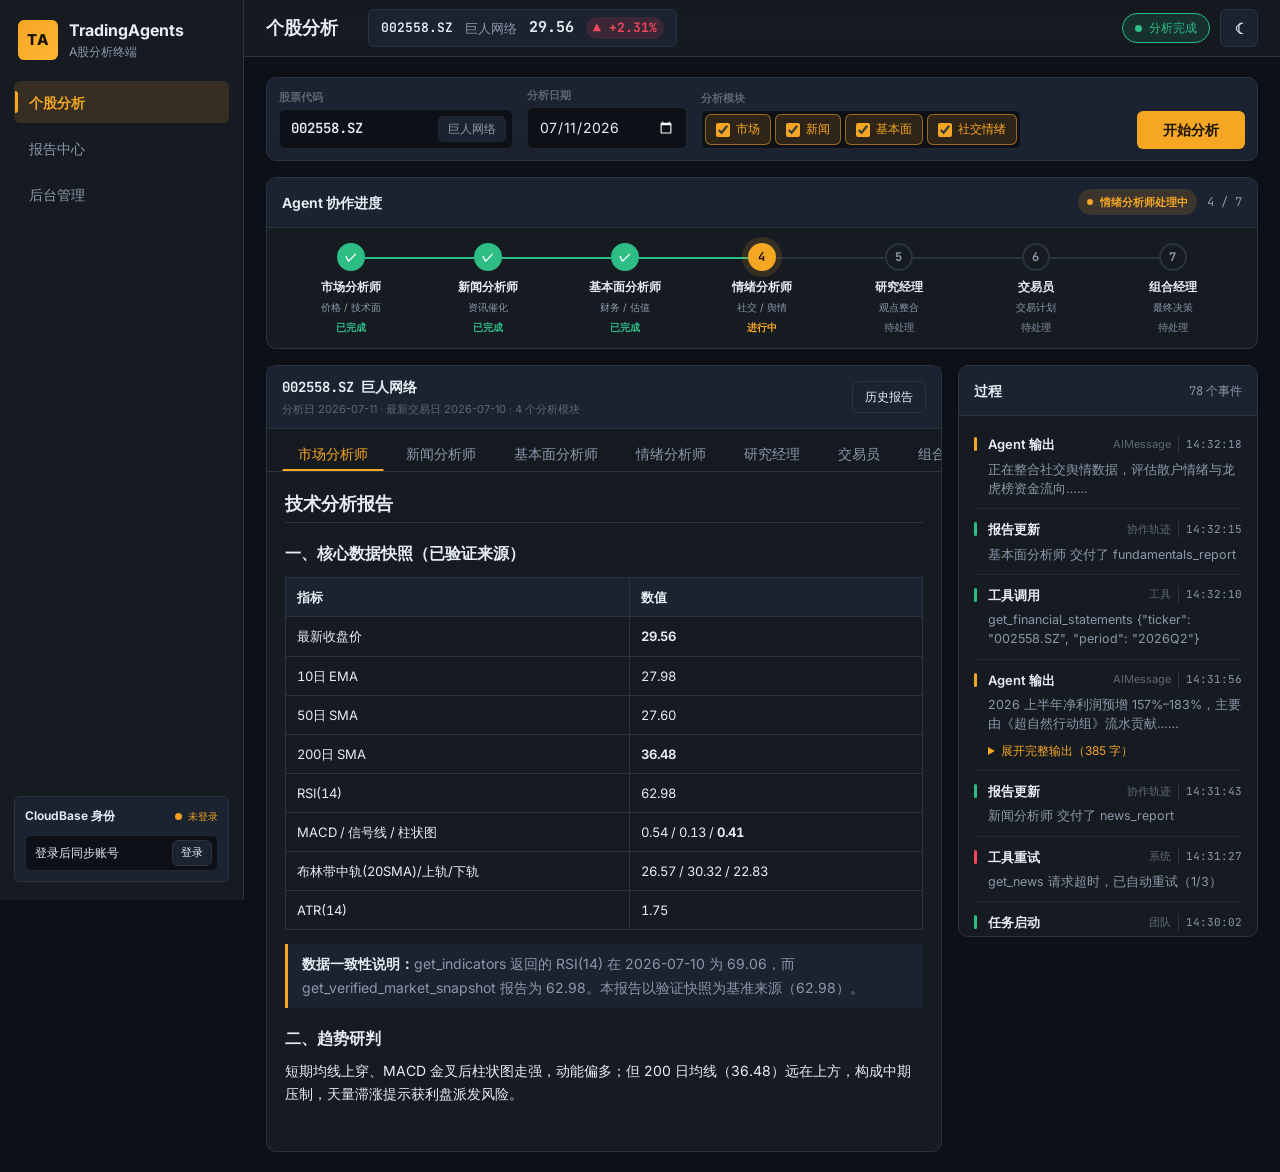
==== commit 5ed3cd3f: "feat(web): add CloudBase password authentication" ====
--- a/docs/frontend-demo.html
+++ b/docs/frontend-demo.html
@@ -120,6 +120,7 @@
   -webkit-font-smoothing: antialiased;
   text-rendering: optimizeLegibility;
 }
+body.auth-open { overflow: hidden; }
 
 .mono, .num, .price, .change, .event-count, .data-table td.num, .metric-value {
   font-family: var(--mono);
@@ -1058,6 +1059,131 @@
 .modal-actions { display: flex; justify-content: flex-end; gap: 8px; padding-top: 4px; }
 .modal-actions button { width: auto; }
 
+/* ---------------------------------------------------- 认证流程 Demo */
+.auth-backdrop { overflow-y: auto; overscroll-behavior: contain; }
+.auth-panel {
+  width: min(420px, 100%);
+  max-height: min(760px, calc(100dvh - 36px));
+  overflow-y: auto;
+}
+.auth-panel .modal-header { min-height: 58px; }
+.auth-panel .modal-header .icon-button { width: 44px; min-height: 44px; }
+.auth-brand { display: flex; align-items: center; gap: 10px; min-width: 0; }
+.auth-brand-mark {
+  display: grid;
+  place-items: center;
+  width: 32px;
+  height: 32px;
+  flex: none;
+  border-radius: var(--radius);
+  background: var(--accent);
+  color: var(--on-accent);
+  font: 750 12px/1 var(--sans);
+}
+.auth-brand strong { display: block; font-size: 14px; line-height: 1.2; }
+.auth-brand small { display: block; margin-top: 2px; color: var(--faint); font-size: 10px; line-height: 1.2; }
+.auth-content { display: grid; gap: 18px; padding: 22px 24px 24px; }
+.auth-heading { display: grid; gap: 5px; }
+.auth-heading-row { display: flex; align-items: center; gap: 8px; }
+.auth-heading h2 { margin: 0; font-size: 22px; line-height: 1.25; }
+.auth-heading p { margin: 0; color: var(--muted); font-size: 13px; }
+.auth-back {
+  display: none;
+  width: 44px;
+  min-height: 44px;
+  padding: 0;
+  border: 1px solid var(--line);
+  background: transparent;
+  color: var(--text);
+  font-size: 18px;
+}
+.auth-panel[data-mode="reset"] .auth-back { display: inline-grid; place-items: center; }
+.auth-mode-tabs {
+  display: grid;
+  grid-template-columns: 1fr 1fr;
+  gap: 3px;
+  padding: 3px;
+  border: 1px solid var(--line-soft);
+  border-radius: var(--radius);
+  background: var(--bg);
+}
+.auth-panel[data-mode="reset"] .auth-mode-tabs { display: none; }
+.auth-mode-tab {
+  min-height: 40px;
+  border: 0;
+  background: transparent;
+  color: var(--muted);
+  font-size: 13px;
+}
+.auth-mode-tab:hover { background: var(--surface-2); color: var(--text); }
+.auth-mode-tab.active { background: var(--accent-soft); color: var(--accent); }
+.auth-form { display: grid; gap: 14px; }
+.auth-form[hidden] { display: none; }
+.auth-field { display: grid; gap: 6px; min-width: 0; }
+.auth-field label, .auth-field-label {
+  margin: 0;
+  color: var(--text);
+  font-size: 12px;
+  font-weight: 600;
+}
+.auth-label-row { display: flex; align-items: center; justify-content: space-between; gap: 12px; }
+.auth-text-button {
+  width: auto;
+  min-height: 44px;
+  padding: 0;
+  border: 0;
+  background: transparent;
+  color: var(--accent);
+  font-size: 12px;
+  font-weight: 550;
+}
+.auth-text-button:hover { background: transparent; color: var(--accent-strong); }
+.auth-form input { min-height: 48px; font-size: 16px; }
+.password-field { position: relative; }
+.password-field input { width: 100%; padding-right: 48px; }
+.password-toggle {
+  position: absolute;
+  top: 50%;
+  right: 2px;
+  transform: translateY(-50%);
+  display: grid;
+  place-items: center;
+  width: 44px;
+  min-height: 44px;
+  padding: 0;
+  border: 0;
+  background: transparent;
+  color: var(--muted);
+}
+.password-toggle:hover { transform: translateY(-50%); background: var(--surface-2); color: var(--text); }
+.password-toggle svg { width: 18px; height: 18px; fill: none; stroke: currentColor; stroke-width: 1.8; }
+.auth-code-row { display: grid; grid-template-columns: minmax(0, 1fr) 118px; gap: 8px; }
+.auth-code-button {
+  min-height: 48px;
+  padding: 0 10px;
+  border: 1px solid var(--line);
+  background: var(--surface-2);
+  color: var(--text);
+  font-size: 12px;
+  font-weight: 550;
+  white-space: nowrap;
+}
+.auth-code-button:hover { border-color: var(--accent); background: var(--surface); color: var(--accent); }
+.auth-helper { margin: 0; color: var(--faint); font-size: 11px; }
+.auth-submit { width: 100%; min-height: 48px; margin-top: 2px; font-size: 15px; }
+.auth-status {
+  min-height: 20px;
+  margin: -4px 0 0;
+  color: var(--muted);
+  font-size: 12px;
+  text-align: center;
+}
+.auth-status:empty { display: none; }
+.auth-status.success { color: var(--down); }
+.auth-status.error { color: var(--danger); }
+.auth-switch-copy { margin: -4px 0 0; color: var(--muted); font-size: 12px; text-align: center; }
+.auth-switch-copy button { vertical-align: baseline; }
+
 .theme-toggle { position: relative; }
 .theme-toggle .ico-sun { display: none; }
 [data-theme="light"] .theme-toggle .ico-sun { display: inline; }
@@ -1118,6 +1244,31 @@
   .flow-current { max-width: 152px; overflow: hidden; text-overflow: ellipsis; white-space: nowrap; }
   .nav-list { grid-auto-flow: row; grid-template-columns: repeat(3, 1fr); }
   .topbar-actions .secondary-button span { display: none; }
+  .auth-backdrop {
+    display: block;
+    padding: 0;
+    background: var(--bg);
+    backdrop-filter: none;
+  }
+  .auth-panel {
+    width: 100%;
+    min-height: 100dvh;
+    max-height: none;
+    border: 0;
+    border-radius: 0;
+    box-shadow: none;
+    animation: none;
+  }
+  .auth-panel .modal-header {
+    padding: max(14px, env(safe-area-inset-top)) 18px 12px;
+    border-bottom-color: var(--line-soft);
+  }
+  .auth-content { gap: 20px; padding: 28px 20px max(28px, env(safe-area-inset-bottom)); }
+  .auth-heading h2 { font-size: 24px; }
+  .auth-heading p { font-size: 14px; }
+  .auth-mode-tab { min-height: 44px; }
+  .auth-form { gap: 16px; }
+  .auth-code-row { grid-template-columns: minmax(0, 1fr) 112px; }
 }
 @media (prefers-reduced-motion: reduce) {
   *, *::before, *::after { animation-duration: .001ms !important; animation-iteration-count: 1 !important; transition-duration: .001ms !important; }
@@ -1147,12 +1298,12 @@
 
       <section class="identity-card">
         <div class="identity-head">
-          <h2>本地访问身份</h2>
-          <span class="dot-badge active">白名单已匹配</span>
+          <h2>CloudBase 身份</h2>
+          <span class="dot-badge pending" id="identity-auth-state">未登录</span>
         </div>
         <div class="identity-account">
-          <span class="identity-email-value" id="identity-email-value" title="analyst@example.com">analyst@example.com</span>
-          <button class="secondary-button identity-edit" type="button" id="identity-edit">更改</button>
+          <span class="identity-email-value" id="identity-email-value" title="登录后同步账号">登录后同步账号</span>
+          <button class="secondary-button identity-edit" type="button" id="identity-edit">登录</button>
         </div>
       </section>
     </aside>
@@ -1578,25 +1729,120 @@
     </div>
   </div>
 
-  <div class="modal-backdrop" id="identity-modal" hidden>
-    <section class="modal-panel" role="dialog" aria-modal="true" aria-labelledby="identity-modal-title">
+  <div class="modal-backdrop auth-backdrop" id="auth-modal" hidden>
+    <section class="modal-panel auth-panel" id="auth-panel" data-mode="login" role="dialog" aria-modal="true" aria-labelledby="auth-title">
       <div class="modal-header">
-        <h2 id="identity-modal-title">更改本地访问身份</h2>
-        <button class="icon-button" type="button" id="identity-modal-close" aria-label="关闭" title="关闭">×</button>
+        <div class="auth-brand">
+          <span class="auth-brand-mark" aria-hidden="true">TA</span>
+          <span><strong>TradingAgents</strong><small>A股分析终端</small></span>
+        </div>
+        <button class="icon-button" type="button" id="auth-modal-close" aria-label="关闭" title="关闭">×</button>
       </div>
-      <div class="modal-body">
-        <div>
-          <label for="identity-email">白名单邮箱</label>
-          <input id="identity-email" type="email" value="analyst@example.com" autocomplete="email">
+      <div class="auth-content">
+        <div class="auth-heading">
+          <div class="auth-heading-row">
+            <button class="auth-back" type="button" id="auth-back" aria-label="返回登录" title="返回登录">←</button>
+            <h2 id="auth-title">欢迎回来</h2>
+          </div>
+          <p id="auth-subtitle">使用邮箱和密码登录，继续查看分析任务与报告。</p>
         </div>
-        <div class="modal-identity-status">
-          <span>当前匹配状态</span>
-          <span class="dot-badge active">已在白名单</span>
+
+        <div class="auth-mode-tabs" role="tablist" aria-label="账号操作">
+          <button class="auth-mode-tab active" type="button" data-auth-mode="login" role="tab" aria-selected="true">登录</button>
+          <button class="auth-mode-tab" type="button" data-auth-mode="register" role="tab" aria-selected="false">注册</button>
         </div>
-        <div class="modal-actions">
-          <button class="secondary-button" type="button" id="identity-modal-cancel">取消</button>
-          <button type="button" id="identity-modal-save">保存身份</button>
-        </div>
+
+        <form class="auth-form" id="auth-login-form" data-auth-form="login">
+          <div class="auth-field">
+            <label for="auth-login-email">邮箱</label>
+            <input id="auth-login-email" type="email" autocomplete="email" placeholder="name@example.com" required>
+          </div>
+          <div class="auth-field">
+            <div class="auth-label-row">
+              <label for="auth-login-password">密码</label>
+              <button class="auth-text-button" type="button" data-auth-mode="reset">忘记密码？</button>
+            </div>
+            <div class="password-field">
+              <input id="auth-login-password" type="password" autocomplete="current-password" placeholder="输入密码" required>
+              <button class="password-toggle" type="button" data-password-toggle="auth-login-password" aria-label="显示密码" title="显示密码">
+                <svg viewBox="0 0 24 24" aria-hidden="true"><path d="M2.5 12s3.5-6 9.5-6 9.5 6 9.5 6-3.5 6-9.5 6-9.5-6-9.5-6Z"/><circle cx="12" cy="12" r="2.5"/></svg>
+              </button>
+            </div>
+          </div>
+          <button class="auth-submit" type="submit">登录</button>
+          <p class="auth-status" data-auth-status="login" role="status" aria-live="polite"></p>
+          <p class="auth-switch-copy">还没有账号？ <button class="auth-text-button" type="button" data-auth-mode="register">创建账号</button></p>
+        </form>
+
+        <form class="auth-form" id="auth-register-form" data-auth-form="register" hidden>
+          <div class="auth-field">
+            <label for="auth-register-email">邮箱</label>
+            <input id="auth-register-email" type="email" autocomplete="email" placeholder="name@example.com" required>
+          </div>
+          <div class="auth-field">
+            <label for="auth-register-code">邮箱验证码</label>
+            <div class="auth-code-row">
+              <input id="auth-register-code" inputmode="numeric" autocomplete="one-time-code" placeholder="6 位验证码" pattern="[0-9]{6}" maxlength="6" required>
+              <button class="auth-code-button" type="button" data-send-code="register">发送验证码</button>
+            </div>
+          </div>
+          <div class="auth-field">
+            <label for="auth-register-password">设置密码</label>
+            <div class="password-field">
+              <input id="auth-register-password" type="password" autocomplete="new-password" placeholder="至少 8 位" minlength="8" required>
+              <button class="password-toggle" type="button" data-password-toggle="auth-register-password" aria-label="显示密码" title="显示密码">
+                <svg viewBox="0 0 24 24" aria-hidden="true"><path d="M2.5 12s3.5-6 9.5-6 9.5 6 9.5 6-3.5 6-9.5 6-9.5-6-9.5-6Z"/><circle cx="12" cy="12" r="2.5"/></svg>
+              </button>
+            </div>
+            <p class="auth-helper">至少 8 位，建议同时包含字母和数字。</p>
+          </div>
+          <div class="auth-field">
+            <label for="auth-register-confirm">确认密码</label>
+            <div class="password-field">
+              <input id="auth-register-confirm" type="password" autocomplete="new-password" placeholder="再次输入密码" minlength="8" required>
+              <button class="password-toggle" type="button" data-password-toggle="auth-register-confirm" aria-label="显示密码" title="显示密码">
+                <svg viewBox="0 0 24 24" aria-hidden="true"><path d="M2.5 12s3.5-6 9.5-6 9.5 6 9.5 6-3.5 6-9.5 6-9.5-6-9.5-6Z"/><circle cx="12" cy="12" r="2.5"/></svg>
+              </button>
+            </div>
+          </div>
+          <button class="auth-submit" type="submit">创建账号</button>
+          <p class="auth-status" data-auth-status="register" role="status" aria-live="polite"></p>
+          <p class="auth-switch-copy">已有账号？ <button class="auth-text-button" type="button" data-auth-mode="login">返回登录</button></p>
+        </form>
+
+        <form class="auth-form" id="auth-reset-form" data-auth-form="reset" hidden>
+          <div class="auth-field">
+            <label for="auth-reset-email">邮箱</label>
+            <input id="auth-reset-email" type="email" autocomplete="email" placeholder="name@example.com" required>
+          </div>
+          <div class="auth-field">
+            <label for="auth-reset-code">邮箱验证码</label>
+            <div class="auth-code-row">
+              <input id="auth-reset-code" inputmode="numeric" autocomplete="one-time-code" placeholder="6 位验证码" pattern="[0-9]{6}" maxlength="6" required>
+              <button class="auth-code-button" type="button" data-send-code="reset">发送验证码</button>
+            </div>
+          </div>
+          <div class="auth-field">
+            <label for="auth-reset-password">新密码</label>
+            <div class="password-field">
+              <input id="auth-reset-password" type="password" autocomplete="new-password" placeholder="至少 8 位" minlength="8" required>
+              <button class="password-toggle" type="button" data-password-toggle="auth-reset-password" aria-label="显示密码" title="显示密码">
+                <svg viewBox="0 0 24 24" aria-hidden="true"><path d="M2.5 12s3.5-6 9.5-6 9.5 6 9.5 6-3.5 6-9.5 6-9.5-6-9.5-6Z"/><circle cx="12" cy="12" r="2.5"/></svg>
+              </button>
+            </div>
+          </div>
+          <div class="auth-field">
+            <label for="auth-reset-confirm">确认新密码</label>
+            <div class="password-field">
+              <input id="auth-reset-confirm" type="password" autocomplete="new-password" placeholder="再次输入新密码" minlength="8" required>
+              <button class="password-toggle" type="button" data-password-toggle="auth-reset-confirm" aria-label="显示密码" title="显示密码">
+                <svg viewBox="0 0 24 24" aria-hidden="true"><path d="M2.5 12s3.5-6 9.5-6 9.5 6 9.5 6-3.5 6-9.5 6-9.5-6-9.5-6Z"/><circle cx="12" cy="12" r="2.5"/></svg>
+              </button>
+            </div>
+          </div>
+          <button class="auth-submit" type="submit">重置密码</button>
+          <p class="auth-status" data-auth-status="reset" role="status" aria-live="polite"></p>
+        </form>
       </div>
     </section>
   </div>
@@ -1637,32 +1883,146 @@
       html.setAttribute('data-theme', html.getAttribute('data-theme') === 'dark' ? 'light' : 'dark');
     });
 
-    const identityModal = document.getElementById('identity-modal');
-    const identityInput = document.getElementById('identity-email');
+    const authModal = document.getElementById('auth-modal');
+    const authPanel = document.getElementById('auth-panel');
     const identityValue = document.getElementById('identity-email-value');
-    function setIdentityModal(open) {
-      identityModal.hidden = !open;
-      if (open) {
-        identityInput.value = identityValue.textContent;
-        requestAnimationFrame(() => identityInput.focus());
+    const identityState = document.getElementById('identity-auth-state');
+    const identityButton = document.getElementById('identity-edit');
+    let demoAuthenticated = false;
+    const AUTH_COPY = {
+      login: ['欢迎回来', '使用邮箱和密码登录，继续查看分析任务与报告。'],
+      register: ['创建账号', '验证邮箱并设置密码，账号启用后即可开始分析。'],
+      reset: ['重置密码', '验证你的邮箱后，设置一个新的登录密码。']
+    };
+
+    function setAuthMode(mode) {
+      if (!AUTH_COPY[mode]) mode = 'login';
+      authPanel.dataset.mode = mode;
+      document.getElementById('auth-title').textContent = AUTH_COPY[mode][0];
+      document.getElementById('auth-subtitle').textContent = AUTH_COPY[mode][1];
+      document.querySelectorAll('.auth-mode-tab').forEach(tab => {
+        const active = tab.dataset.authMode === mode;
+        tab.classList.toggle('active', active);
+        tab.setAttribute('aria-selected', active ? 'true' : 'false');
+      });
+      document.querySelectorAll('[data-auth-form]').forEach(form => {
+        form.hidden = form.dataset.authForm !== mode;
+      });
+      document.querySelectorAll('.auth-status').forEach(status => {
+        status.textContent = '';
+        status.className = 'auth-status';
+      });
+      const focusTarget = document.querySelector(`[data-auth-form="${mode}"] input`);
+      if (!authModal.hidden) requestAnimationFrame(() => focusTarget?.focus());
+    }
+
+    function setAuthModal(open, mode = 'login') {
+      authModal.hidden = !open;
+      document.body.classList.toggle('auth-open', open);
+      if (open) setAuthMode(mode);
+    }
+
+    function setAuthStatus(mode, message, kind = '') {
+      const status = document.querySelector(`[data-auth-status="${mode}"]`);
+      if (!status) return;
+      status.textContent = message;
+      status.className = `auth-status ${kind}`.trim();
+    }
+
+    identityButton.addEventListener('click', () => {
+      if (!demoAuthenticated) {
+        setAuthModal(true, 'login');
+        return;
       }
+      demoAuthenticated = false;
+      identityValue.textContent = '登录后同步账号';
+      identityValue.title = '登录后同步账号';
+      identityState.textContent = '未登录';
+      identityState.className = 'dot-badge pending';
+      identityButton.textContent = '登录';
+    });
+    document.getElementById('auth-modal-close').addEventListener('click', () => setAuthModal(false));
+    document.getElementById('auth-back').addEventListener('click', () => setAuthMode('login'));
+    document.querySelectorAll('[data-auth-mode]').forEach(button => {
+      button.addEventListener('click', () => setAuthMode(button.dataset.authMode));
+    });
+
+    document.querySelectorAll('[data-password-toggle]').forEach(button => {
+      button.addEventListener('click', () => {
+        const input = document.getElementById(button.dataset.passwordToggle);
+        const reveal = input.type === 'password';
+        input.type = reveal ? 'text' : 'password';
+        button.setAttribute('aria-label', reveal ? '隐藏密码' : '显示密码');
+        button.title = reveal ? '隐藏密码' : '显示密码';
+      });
+    });
+
+    document.querySelectorAll('[data-send-code]').forEach(button => {
+      button.addEventListener('click', () => {
+        const mode = button.dataset.sendCode;
+        const email = document.getElementById(`auth-${mode}-email`);
+        if (!email.reportValidity()) return;
+        let remaining = 59;
+        button.disabled = true;
+        button.textContent = `${remaining} 秒后重发`;
+        setAuthStatus(mode, `验证码已发送至 ${email.value.trim()}`, 'success');
+        const timer = window.setInterval(() => {
+          remaining -= 1;
+          button.textContent = `${remaining} 秒后重发`;
+          if (remaining > 0) return;
+          window.clearInterval(timer);
+          button.disabled = false;
+          button.textContent = '重新发送';
+        }, 1000);
+      });
+    });
+
+    function validateMatchingPasswords(mode) {
+      const password = document.getElementById(`auth-${mode}-password`);
+      const confirm = document.getElementById(`auth-${mode}-confirm`);
+      confirm.setCustomValidity(password.value === confirm.value ? '' : '两次输入的密码不一致');
+      return confirm.reportValidity();
     }
-    document.getElementById('identity-edit').addEventListener('click', () => setIdentityModal(true));
-    document.getElementById('identity-modal-close').addEventListener('click', () => setIdentityModal(false));
-    document.getElementById('identity-modal-cancel').addEventListener('click', () => setIdentityModal(false));
-    document.getElementById('identity-modal-save').addEventListener('click', () => {
-      if (!identityInput.reportValidity()) return;
-      identityValue.textContent = identityInput.value.trim();
-      identityValue.title = identityInput.value.trim();
-      setIdentityModal(false);
+    ['register', 'reset'].forEach(mode => {
+      const password = document.getElementById(`auth-${mode}-password`);
+      const confirm = document.getElementById(`auth-${mode}-confirm`);
+      [password, confirm].forEach(input => input.addEventListener('input', () => {
+        confirm.setCustomValidity('');
+      }));
     });
-    identityModal.addEventListener('click', event => {
-      if (event.target === identityModal) setIdentityModal(false);
+
+    document.getElementById('auth-login-form').addEventListener('submit', event => {
+      event.preventDefault();
+      const email = document.getElementById('auth-login-email').value.trim();
+      setAuthStatus('login', '登录成功，正在进入工作台…', 'success');
+      demoAuthenticated = true;
+      identityValue.textContent = email;
+      identityValue.title = email;
+      identityState.textContent = '已登录';
+      identityState.className = 'dot-badge active';
+      identityButton.textContent = '退出';
+    });
+
+    document.getElementById('auth-register-form').addEventListener('submit', event => {
+      event.preventDefault();
+      if (!validateMatchingPasswords('register')) return;
+      setAuthStatus('register', '注册申请已提交，管理员启用后即可登录。', 'success');
+    });
+
+    document.getElementById('auth-reset-form').addEventListener('submit', event => {
+      event.preventDefault();
+      if (!validateMatchingPasswords('reset')) return;
+      setAuthStatus('reset', '密码已重置，请返回登录。', 'success');
+    });
+
+    authModal.addEventListener('click', event => {
+      if (event.target === authModal) setAuthModal(false);
     });
     document.addEventListener('keydown', event => {
-      if (event.key === 'Escape' && !identityModal.hidden) setIdentityModal(false);
+      if (event.key === 'Escape' && !authModal.hidden) setAuthModal(false);
     });
-    if (new URLSearchParams(window.location.search).get('identity') === 'edit') setIdentityModal(true);
+    const initialAuthMode = new URLSearchParams(window.location.search).get('auth');
+    if (AUTH_COPY[initialAuthMode]) setAuthModal(true, initialAuthMode);
 
     // 当前报告 Tab：只有 market / decision 两页有示例内容，其余显示占位
     document.querySelectorAll('.report-tabs[data-report="live"] .report-tab').forEach(tab => {
